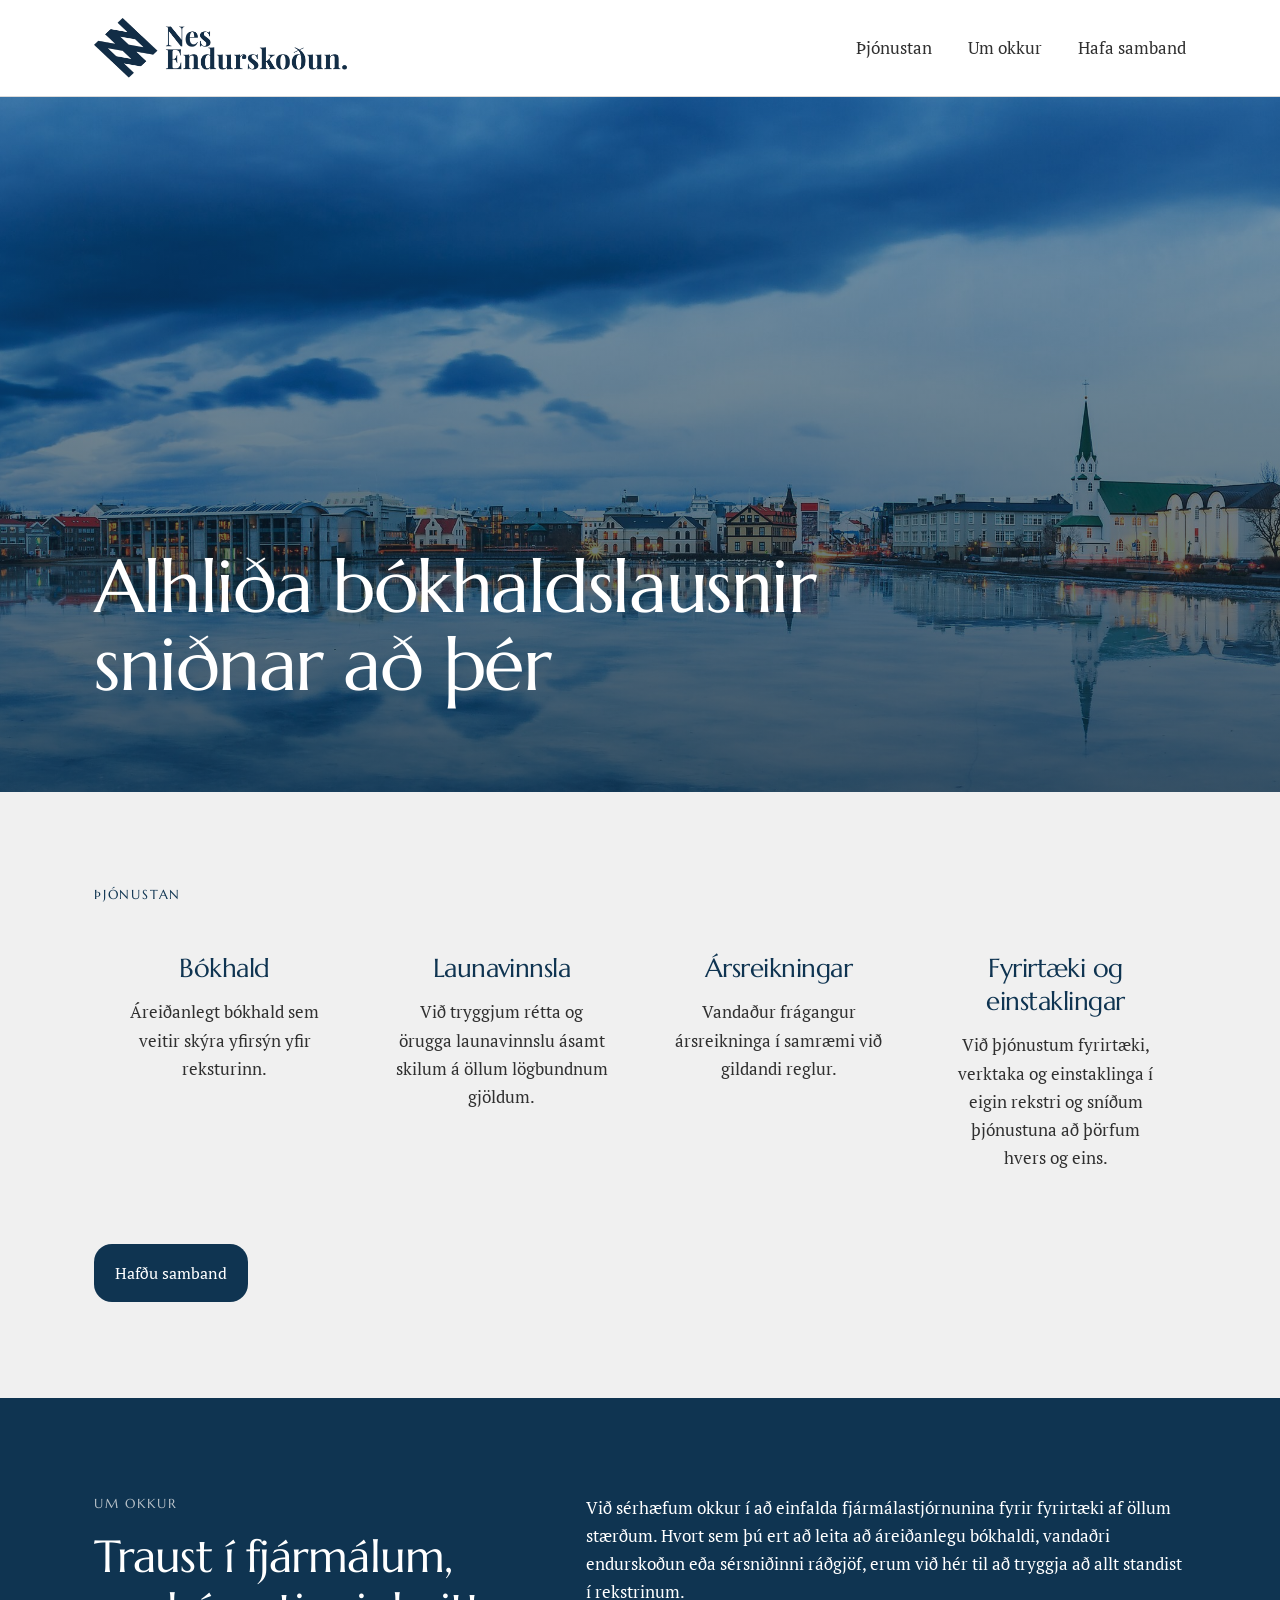
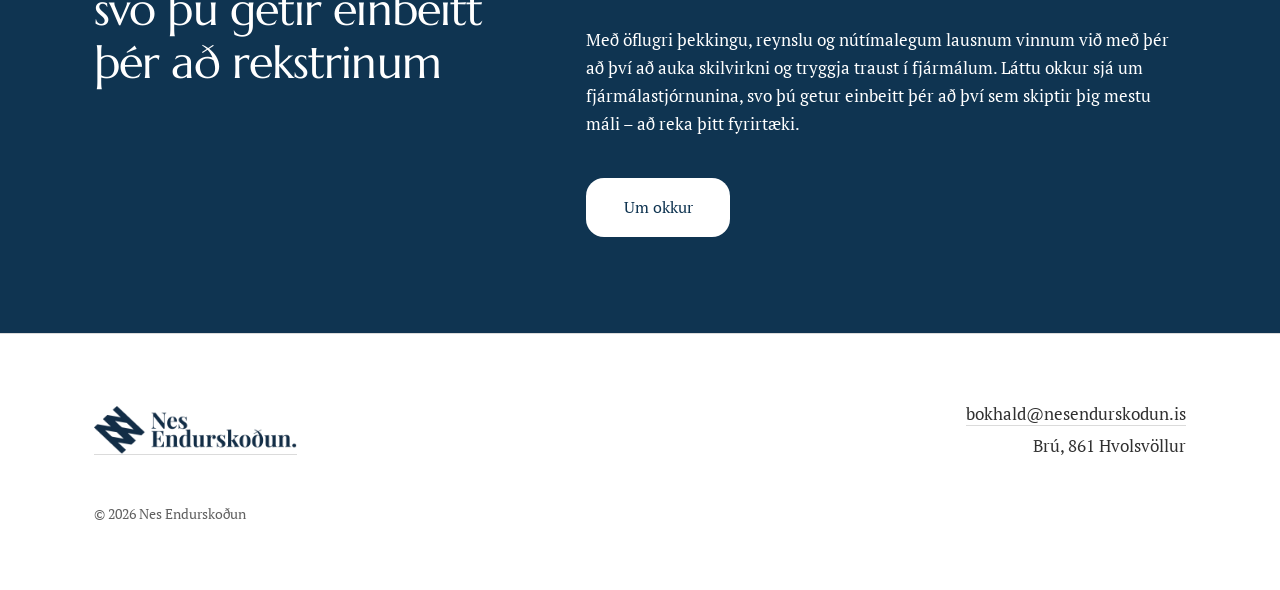
==== index.html @ 14a60124 "utlit og formspree" ====
<!doctype html>
<html lang="is">
<head>
<meta charset="utf-8">
<meta name="viewport" content="width=device-width, initial-scale=1">
<title>Nes Endurskoðun – alhliða bókhaldslausnir</title>
<meta name="description" content="Alhliða bókhaldslausnir sniðnar að þér – bókhald, launavinnsla og ársreikningar fyrir fyrirtæki, verktaka og einstaklinga.">
<link rel="canonical" href="https://www.nesendurskodun.is/">
<meta name="theme-color" content="#0f3a51">

<!-- Open Graph / samfélagsmiðlar -->
<meta property="og:type" content="website">
<meta property="og:locale" content="is_IS">
<meta property="og:site_name" content="Nes Endurskoðun">
<meta property="og:title" content="Nes Endurskoðun – alhliða bókhaldslausnir">
<meta property="og:description" content="Bókhald, launavinnsla og ársreikningar fyrir fyrirtæki, verktaka og einstaklinga.">
<meta property="og:url" content="https://www.nesendurskodun.is/">
<meta property="og:image" content="https://www.nesendurskodun.is/assets/img/hero.jpg">
<meta name="twitter:card" content="summary_large_image">

<link rel="icon" href="assets/img/favicon.ico" sizes="any">
<link rel="preconnect" href="https://fonts.googleapis.com">
<link rel="preconnect" href="https://fonts.gstatic.com" crossorigin>
<link rel="preload" as="image" href="assets/img/hero.jpg" fetchpriority="high">
<link href="https://fonts.googleapis.com/css2?family=Marcellus&family=PT+Serif:ital,wght@0,400;0,700;1,400&display=swap" rel="stylesheet">
<link rel="stylesheet" href="assets/css/styles.css">
<script src="assets/js/main.js" defer></script>

<script type="application/ld+json">
{
  "@context": "https://schema.org",
  "@type": "AccountingService",
  "name": "Nes Endurskoðun",
  "url": "https://www.nesendurskodun.is/",
  "image": "https://www.nesendurskodun.is/assets/img/logo.png",
  "email": "bokhald@nesendurskodun.is",
  "address": {
    "@type": "PostalAddress",
    "streetAddress": "Brú",
    "postalCode": "861",
    "addressLocality": "Hvolsvöllur",
    "addressCountry": "IS"
  },
  "areaServed": "IS"
}
</script>
</head>
<body>

<a class="skip-link" href="#efni">Fara beint í efni</a>

<header class="site-header">
  <div class="wrap nav">
    <a class="logo" href="index.html" aria-label="Nes Endurskoðun – forsíða">
      <img src="assets/img/logo.png" width="1000" height="236" alt="Nes Endurskoðun">
    </a>
    <button class="burger" type="button" aria-label="Opna valmynd" aria-expanded="false" aria-controls="adalvalmynd"><span></span></button>
    <nav aria-label="Aðalvalmynd">
      <ul class="menu" id="adalvalmynd">
        <li><a href="#thjonustan">Þjónustan</a></li>
        <li><a href="about.html">Um okkur</a></li>
        <li><a href="contact.html">Hafa samband</a></li>
      </ul>
    </nav>
  </div>
</header>

<main id="efni">
  <div class="hero">
    <div class="wrap">
      <h1>Alhliða bókhaldslausnir sniðnar að þér</h1>
    </div>
  </div>

  <section id="thjonustan" aria-labelledby="thjonustan-titill">
    <div class="wrap">
      <h2 class="eyebrow" id="thjonustan-titill">Þjónustan</h2>
      <div class="services">
        <article class="service">
          <h3>Bókhald</h3>
          <p>Áreiðanlegt bókhald sem veitir skýra yfirsýn yfir reksturinn.</p>
        </article>
        <article class="service">
          <h3>Launavinnsla</h3>
          <p>Við tryggjum rétta og örugga launavinnslu ásamt skilum á öllum lögbundnum gjöldum.</p>
        </article>
        <article class="service">
          <h3>Ársreikningar</h3>
          <p>Vandaður frágangur ársreikninga í samræmi við gildandi reglur.</p>
        </article>
        <article class="service">
          <h3>Fyrirtæki og einstaklingar</h3>
          <p>Við þjónustum fyrirtæki, verktaka og einstaklinga í eigin rekstri og sníðum þjónustuna að þörfum hvers og eins.</p>
        </article>
      </div>
      <a class="btn" href="contact.html">Hafðu samband</a>
    </div>
  </section>

  <section id="um-okkur" class="about">
    <div class="wrap grid">
      <div>
        <p class="eyebrow">Um okkur</p>
        <h2>Traust í fjármálum, svo þú getir einbeitt þér að rekstrinum</h2>
      </div>
      <div>
        <p>Við sérhæfum okkur í að einfalda fjármálastjórnunina fyrir fyrirtæki af öllum stærðum. Hvort sem þú ert að leita að áreiðanlegu bókhaldi, vandaðri endurskoðun eða sérsniðinni ráðgjöf, erum við hér til að tryggja að allt standist í rekstrinum.</p>
        <p>Með öflugri þekkingu, reynslu og nútímalegum lausnum vinnum við með þér að því að auka skilvirkni og tryggja traust í fjármálum. Láttu okkur sjá um fjármálastjórnunina, svo þú getur einbeitt þér að því sem skiptir þig mestu máli – að reka þitt fyrirtæki.</p>
        <a class="btn" href="about.html">Um okkur</a>
      </div>
    </div>
  </section>
</main>

<footer class="site-footer" id="hafa-samband">
  <div class="wrap">
    <a href="index.html" aria-label="Nes Endurskoðun – forsíða">
      <img src="assets/img/logo.png" width="1000" height="236" alt="Nes Endurskoðun" loading="lazy">
    </a>
    <address>
      <a href="mailto:bokhald@nesendurskodun.is">bokhald@nesendurskodun.is</a><br>
      Brú, 861 Hvolsvöllur
    </address>
  </div>
  <p class="copy">© <span data-year>2026</span> Nes Endurskoðun</p>
</footer>

</body>
</html>
---- assets/css/styles.css ----
/* ==========================================================================
   Nes Endurskoðun – global stylesheet
   Shared by every page. Page-specific rules live in clearly marked blocks.
   ========================================================================== */

/* --------------------------------------------------------------------------
   Design tokens
   -------------------------------------------------------------------------- */
:root{
  --ink:hsl(0,0%,18.82%);
  --muted:hsl(0,0%,38%);
  --paper:#fff;
  --light:hsl(0,0%,94.12%);
  --line:hsl(0,0%,86%);
  --accent:hsl(206.36,68.75%,18.82%);
  --dark:hsl(206.36,68.75%,18.82%);

  --display:'Marcellus',Georgia,'Times New Roman',serif;
  --body:'PT Serif',Georgia,'Times New Roman',serif;

  --wrap:1140px;
  --radius:18px;
}

/* --------------------------------------------------------------------------
   Base
   -------------------------------------------------------------------------- */
*{box-sizing:border-box;margin:0;padding:0}

html{
  scroll-behavior:smooth;
  --header-height:96px;
  -webkit-text-size-adjust:100%;
}

[id]{scroll-margin-top:var(--header-height)}

body{
  font-family:var(--body);
  color:var(--ink);
  background:var(--paper);
  line-height:1.65;
  font-size:1.0625rem;
  overflow-x:hidden;
}
body.menu-open{overflow:hidden}

img{max-width:100%}
a{color:inherit}

:focus-visible{outline:2px solid var(--accent);outline-offset:3px}

@media (prefers-reduced-motion:reduce){
  html{scroll-behavior:auto}
  *,*::before,*::after{animation-duration:.01ms !important;transition-duration:.01ms !important}
}

/* Screen-reader-only helper + skip link */
.visually-hidden{position:absolute;width:1px;height:1px;margin:-1px;padding:0;overflow:hidden;clip:rect(0 0 0 0);white-space:nowrap;border:0}
.skip-link{position:absolute;left:1rem;top:-100px;z-index:100;background:var(--accent);color:#fff;padding:.75rem 1rem;border-radius:0 0 var(--radius) var(--radius);text-decoration:none;transition:top .2s}
.skip-link:focus{top:0}

.wrap{max-width:var(--wrap);margin:0 auto;padding:0 1.5rem}

/* --------------------------------------------------------------------------
   Typography
   -------------------------------------------------------------------------- */
h1,h2,h3{font-family:var(--display);font-weight:400;letter-spacing:-.02em;line-height:1.18}
h1{font-size:clamp(2rem,5vw,3.6rem);line-height:1.12;color:var(--accent);margin-bottom:1.5rem}
h2{font-size:clamp(1.7rem,3.6vw,2.8rem);margin-bottom:1.5rem}
h3{font-size:1.625rem;line-height:1.25;color:var(--accent);margin-bottom:.6rem}

.eyebrow{font-family:var(--display);letter-spacing:.14em;text-transform:uppercase;font-size:.8rem;color:var(--accent);margin-bottom:1rem}
.lead{max-width:60ch}
.meta{max-width:60ch;color:var(--muted);font-size:.95rem}

/* --------------------------------------------------------------------------
   Buttons
   -------------------------------------------------------------------------- */
.btn{
  display:inline-block;margin-top:2.5rem;
  font-family:var(--body);font-size:1rem;text-decoration:none;cursor:pointer;
  border:0;padding:1rem 1.3rem;min-width:9rem;text-align:center;
  border-radius:var(--radius);background:var(--accent);color:#fff;
  transition:transform .2s,opacity .2s;
}
.btn:hover{transform:translateY(-2px);opacity:.85}

/* --------------------------------------------------------------------------
   Header / navigation
   -------------------------------------------------------------------------- */
.site-header{position:fixed;inset:0 0 auto;z-index:50;background:#fff;color:var(--ink);border-bottom:1px solid var(--line);transition:box-shadow .25s}
.site-header.scrolled{box-shadow:0 2px 14px rgba(0,0,0,.08)}
.nav{display:flex;align-items:center;justify-content:space-between;min-height:96px;gap:1rem}
.logo{display:block;flex-shrink:0}
.logo img{height:60px;width:auto;display:block}
.menu{display:flex;gap:2.25rem;list-style:none}
.menu a{text-decoration:none;font-family:var(--body);font-size:1.05rem;padding:.25rem 0;border-bottom:1px solid transparent;transition:border-color .2s,color .2s}
.menu a:hover{border-color:currentColor;color:var(--accent)}
.menu a[aria-current="page"]{color:var(--accent);border-color:currentColor}
.burger{display:none;background:none;border:0;color:var(--ink);cursor:pointer;width:44px;height:44px;position:relative;flex-shrink:0}
.burger span,.burger::before,.burger::after{content:"";position:absolute;left:8px;right:8px;height:2px;background:currentColor;transition:.25s}
.burger::before{top:13px}
.burger span{top:21px}
.burger::after{top:29px}

/* Space under the fixed header */
main{padding-top:var(--header-height)}

/* --------------------------------------------------------------------------
   Sections
   -------------------------------------------------------------------------- */
section{padding:6rem 0}

/* --------------------------------------------------------------------------
   Home – hero
   -------------------------------------------------------------------------- */
.hero{
  min-height:calc(88vh - var(--header-height));
  min-height:calc(88svh - var(--header-height));
  display:flex;align-items:flex-end;color:#fff;
  background:linear-gradient(180deg,hsla(206,69%,10%,.35),hsla(206,69%,10%,.72)),
             url("../img/hero.jpg") center/cover no-repeat;
}
.hero .wrap{padding-top:3rem;padding-bottom:5.5rem;width:100%}
.hero h1{color:#fff;font-size:clamp(2.1rem,6vw,4.6rem);line-height:1.06;max-width:13ch;margin-bottom:0;text-wrap:balance}
.hero-actions{display:flex;flex-wrap:wrap;gap:.8rem;margin-top:2rem}
.hero-actions .btn{margin-top:0}

/* --------------------------------------------------------------------------
   Home – services
   -------------------------------------------------------------------------- */
#thjonustan{background:var(--light)}
.services{display:grid;grid-template-columns:repeat(4,1fr);gap:1rem}
.service{padding:2rem 1.5rem;border-radius:var(--radius);text-align:center;transition:transform .22s}
.service:hover{transform:translateY(-5px)}
.service h3{font-size:1.65rem;color:var(--accent);margin-bottom:.9rem}

/* --------------------------------------------------------------------------
   Home – about band
   -------------------------------------------------------------------------- */
.about{background:var(--dark);color:#fff}
.about .grid{display:grid;grid-template-columns:1fr 1.4fr;gap:4rem;align-items:start}
.about .eyebrow{color:var(--light);opacity:.75}
.about p+p{margin-top:1.25rem}
.about .btn{background:#fff;color:var(--accent)}

/* --------------------------------------------------------------------------
   About page – team
   -------------------------------------------------------------------------- */
.team{display:grid;grid-template-columns:repeat(3,1fr);gap:1rem;margin-top:3.5rem;border:0;padding-top:0}
.person{padding:2rem;border-radius:var(--radius)}
.person p{margin:0}
.person .role{font-weight:700}
.person a{text-decoration:none;border-bottom:1px solid var(--line)}
.person a:hover{border-color:var(--ink)}

.cta{background:var(--light);text-align:center}
.cta .btn{margin-top:0}

/* --------------------------------------------------------------------------
   Contact page
   -------------------------------------------------------------------------- */
.contact-grid{display:grid;grid-template-columns:1fr 1.1fr;gap:4rem;align-items:start}
.contact-intro p+p{margin-top:1.25rem}
.contact-intro a{border-bottom:1px solid var(--line);text-decoration:none;word-break:break-word}
.contact-intro a:hover{border-color:var(--ink)}

form{display:grid;gap:1.5rem;padding:2rem;border-radius:var(--radius)}
.field{display:grid;gap:.5rem}
label{font-family:var(--display);letter-spacing:.06em;font-size:.9rem}
.req{color:var(--accent);font-family:var(--body);letter-spacing:0;font-size:.85rem}
input,textarea{font-family:var(--body);font-size:1rem;color:var(--ink);background:var(--light);border:0;border-bottom:1px solid var(--line);border-radius:10px;padding:.85rem 1rem;width:100%;transition:border-color .2s}
textarea{min-height:10rem;resize:vertical}
input:focus,textarea:focus{outline:none;border-bottom-color:var(--accent)}
form .btn{margin-top:0;justify-self:start}
.form-note{font-size:.95rem}
.form-note[hidden]{display:none}

/* Slide the About and Contact pages in/out when navigating between them. */
.page-transition-enabled main{transition:opacity .28s ease,transform .28s ease}
.page-transition-enabled:not(.page-ready) main{opacity:0;transform:translateX(24px)}
.page-transition-enabled.page-leaving main{opacity:0;transform:translateX(-24px)}

/* --------------------------------------------------------------------------
   Registration page – Microsoft Forms embed
   -------------------------------------------------------------------------- */
.form-embed{background:var(--light);border:1px solid var(--line);border-radius:var(--radius);overflow:hidden;margin-top:2.5rem}
.form-embed iframe{display:block;width:100%;height:min(1200px,140vh);min-height:760px;border:0}

/* --------------------------------------------------------------------------
   404
   -------------------------------------------------------------------------- */
.error-page{text-align:center}
.error-page .lead{margin:0 auto}

/* --------------------------------------------------------------------------
   Footer
   -------------------------------------------------------------------------- */
.site-footer{padding:4rem 0;background:#fff;border-top:1px solid var(--line)}
.site-footer .wrap{display:flex;justify-content:space-between;align-items:center;flex-wrap:wrap;gap:1.5rem}
.site-footer img{height:48px;width:auto;display:block}
.site-footer address{font-style:normal;text-align:right;line-height:1.9}
.site-footer a{text-decoration:none;border-bottom:1px solid var(--line);word-break:break-word}
.site-footer a:hover{border-color:var(--ink)}
.site-footer .copy{max-width:var(--wrap);margin:2.5rem auto 0;padding:0 1.5rem;color:var(--muted);font-size:.9rem}

/* --------------------------------------------------------------------------
   Tablet
   -------------------------------------------------------------------------- */
@media (max-width:900px){
  section{padding:5rem 0}
  .services{grid-template-columns:1fr 1fr}
  .about .grid{grid-template-columns:1fr;gap:1rem}
  .contact-grid{grid-template-columns:1fr;gap:2.5rem}
  .team{grid-template-columns:repeat(2,1fr)}
  .team{gap:2.5rem}
}

/* --------------------------------------------------------------------------
   Mobile
   -------------------------------------------------------------------------- */
@media (max-width:700px){
  html{--header-height:76px}
  .wrap{padding:0 1.25rem}
  .nav{min-height:76px}
  .logo img{height:46px}
  .burger{display:block}
  .menu{position:fixed;top:var(--header-height);left:0;right:0;bottom:0;background:#fff;flex-direction:column;align-items:center;justify-content:flex-start;padding-top:3rem;gap:2rem;opacity:0;visibility:hidden;transition:opacity .25s,visibility .25s}
  .menu.open{opacity:1;visibility:visible}
  .menu a{font-size:1.35rem}
  .burger.open span{opacity:0}
  .burger.open::before{top:21px;transform:rotate(45deg)}
  .burger.open::after{top:21px;transform:rotate(-45deg)}

  .hero{min-height:calc(70vh - var(--header-height));min-height:calc(70svh - var(--header-height));background-position:60% center}
  .hero .wrap{padding-bottom:3rem}
  .hero-actions{gap:.65rem}
  .hero-actions .btn{width:auto}

  section{padding:3.75rem 0}
  .services{grid-template-columns:1fr}
  .service{padding:1.75rem}
  .team{grid-template-columns:1fr;gap:1rem;margin-top:2.5rem}
  .person{padding:1.5rem}
  form{padding:1.25rem}
  .btn{display:block;width:100%;margin-top:2rem}
  form .btn{width:100%;justify-self:stretch}
  .form-embed{border-radius:12px}
  .form-embed iframe{min-height:900px}

  .site-footer{padding:3rem 0}
  .site-footer .wrap{flex-direction:column;align-items:flex-start}
  .site-footer address{text-align:left}
}

/* --------------------------------------------------------------------------
   Print
   -------------------------------------------------------------------------- */
@media print{
  .site-header,.burger,.skip-link,.form-embed{display:none !important}
  main{padding-top:0}
  body{font-size:11pt}
  a[href^="http"]::after{content:" (" attr(href) ")";font-size:.85em}
}
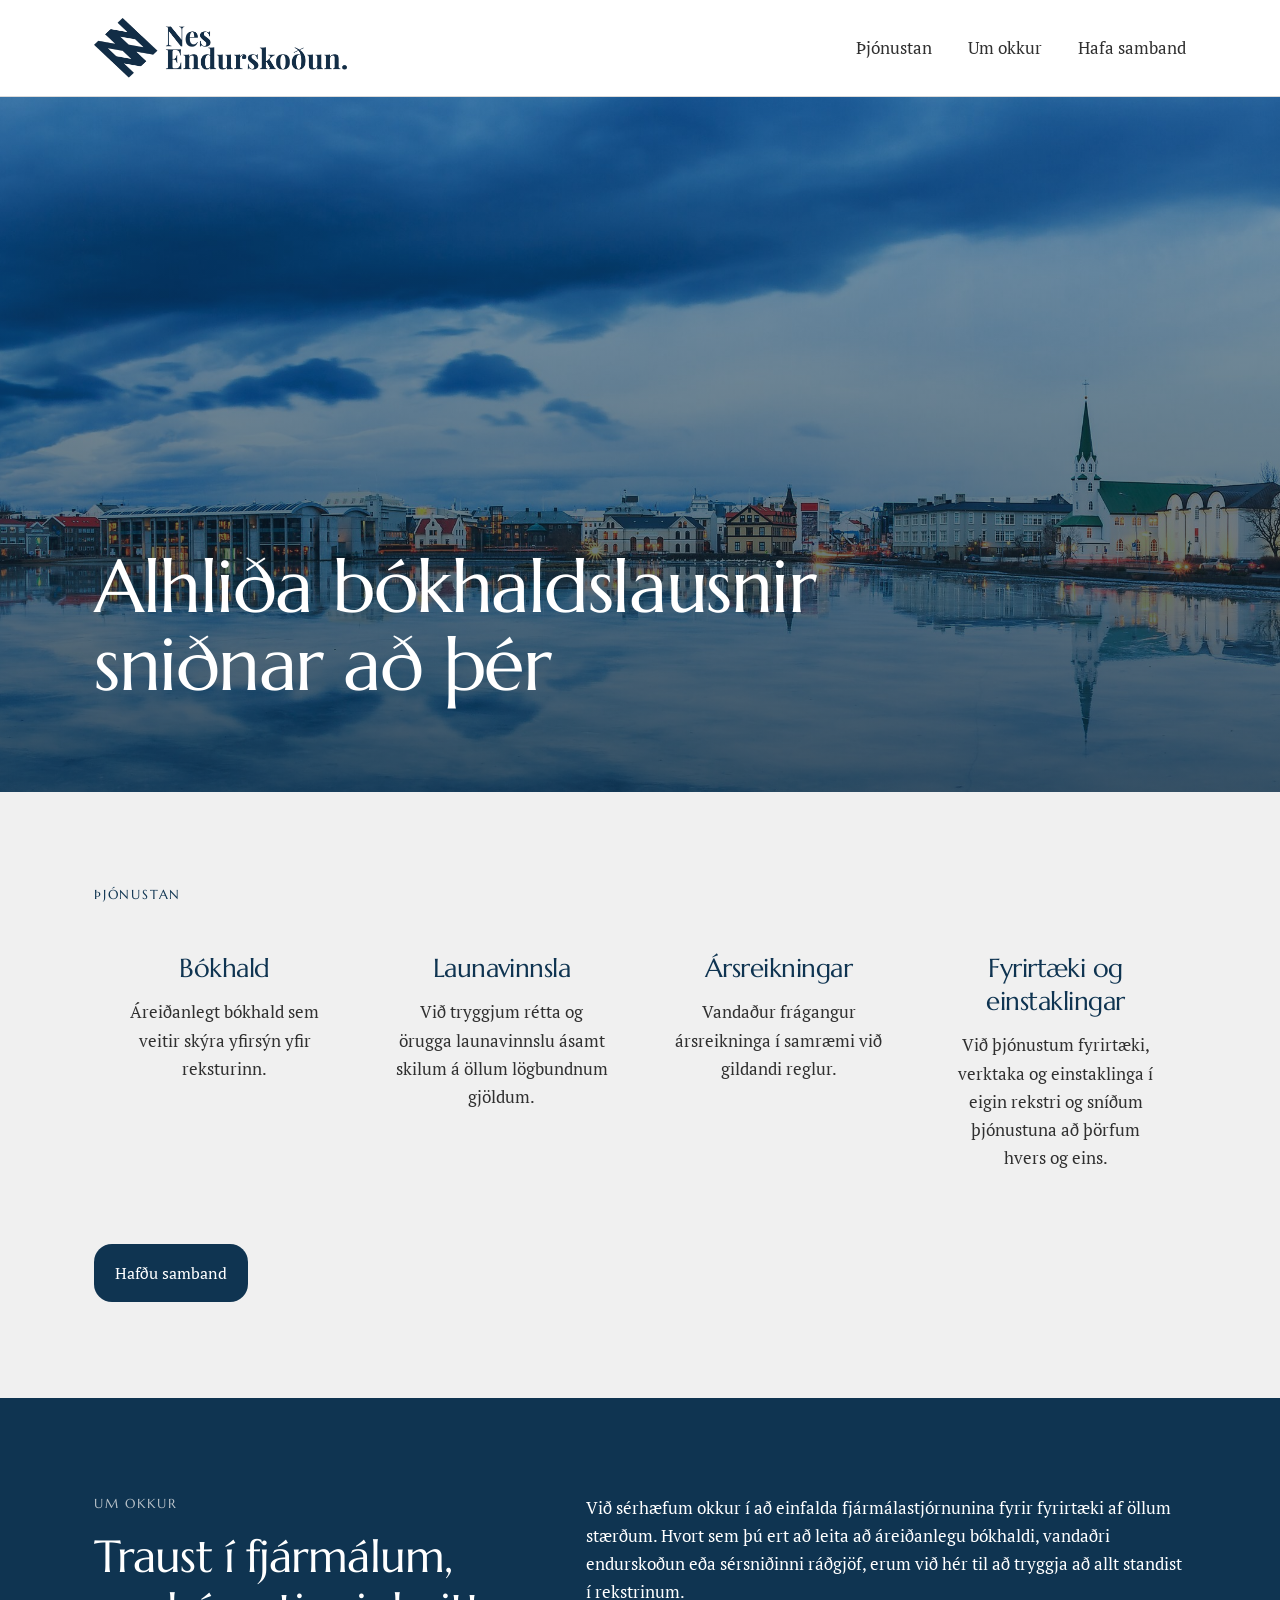
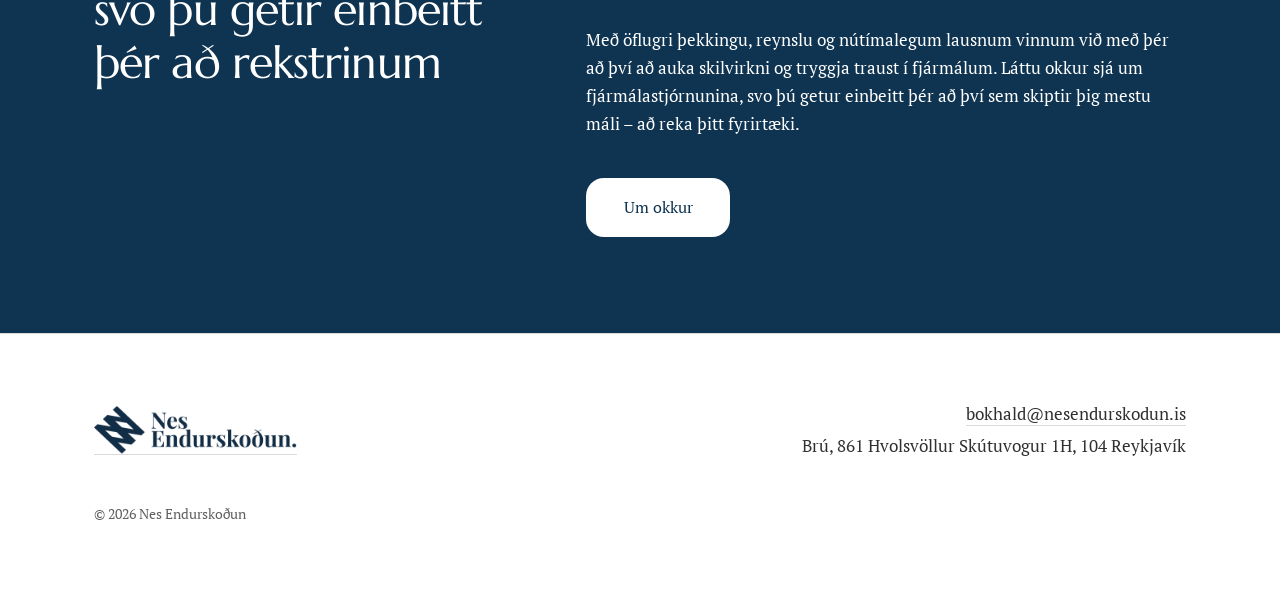
==== commit e6a973a4: "updated forms and address" ====
--- a/index.html
+++ b/index.html
@@ -5,7 +5,7 @@
 <meta name="viewport" content="width=device-width, initial-scale=1">
 <title>Nes Endurskoðun – alhliða bókhaldslausnir</title>
 <meta name="description" content="Alhliða bókhaldslausnir sniðnar að þér – bókhald, launavinnsla og ársreikningar fyrir fyrirtæki, verktaka og einstaklinga.">
-<link rel="canonical" href="https://www.nesendurskodun.is/">
+<link rel="canonical" href="https://nesendurskodun.is/">
 <meta name="theme-color" content="#0f3a51">
 
 <!-- Open Graph / samfélagsmiðlar -->
@@ -14,8 +14,8 @@
 <meta property="og:site_name" content="Nes Endurskoðun">
 <meta property="og:title" content="Nes Endurskoðun – alhliða bókhaldslausnir">
 <meta property="og:description" content="Bókhald, launavinnsla og ársreikningar fyrir fyrirtæki, verktaka og einstaklinga.">
-<meta property="og:url" content="https://www.nesendurskodun.is/">
-<meta property="og:image" content="https://www.nesendurskodun.is/assets/img/hero.jpg">
+<meta property="og:url" content="https://nesendurskodun.is/">
+<meta property="og:image" content="https://nesendurskodun.is/assets/img/hero.jpg">
 <meta name="twitter:card" content="summary_large_image">
 
 <link rel="icon" href="assets/img/favicon.ico" sizes="any">
@@ -31,8 +31,8 @@
   "@context": "https://schema.org",
   "@type": "AccountingService",
   "name": "Nes Endurskoðun",
-  "url": "https://www.nesendurskodun.is/",
-  "image": "https://www.nesendurskodun.is/assets/img/logo.png",
+  "url": "https://nesendurskodun.is/",
+  "image": "https://nesendurskodun.is/assets/img/logo.png",
   "email": "bokhald@nesendurskodun.is",
   "address": {
     "@type": "PostalAddress",
@@ -120,6 +120,7 @@
     <address>
       <a href="mailto:bokhald@nesendurskodun.is">bokhald@nesendurskodun.is</a><br>
       Brú, 861 Hvolsvöllur
+      Skútuvogur 1H, 104 Reykjavík
     </address>
   </div>
   <p class="copy">© <span data-year>2026</span> Nes Endurskoðun</p>
--- a/assets/css/styles.css
+++ b/assets/css/styles.css
@@ -222,7 +222,7 @@
    -------------------------------------------------------------------------- */
 @media (max-width:700px){
   html{--header-height:76px}
-  .wrap{padding:0 1.25rem}
+  .wrap{padding:0 1rem}
   .nav{min-height:76px}
   .logo img{height:46px}
   .burger{display:block}
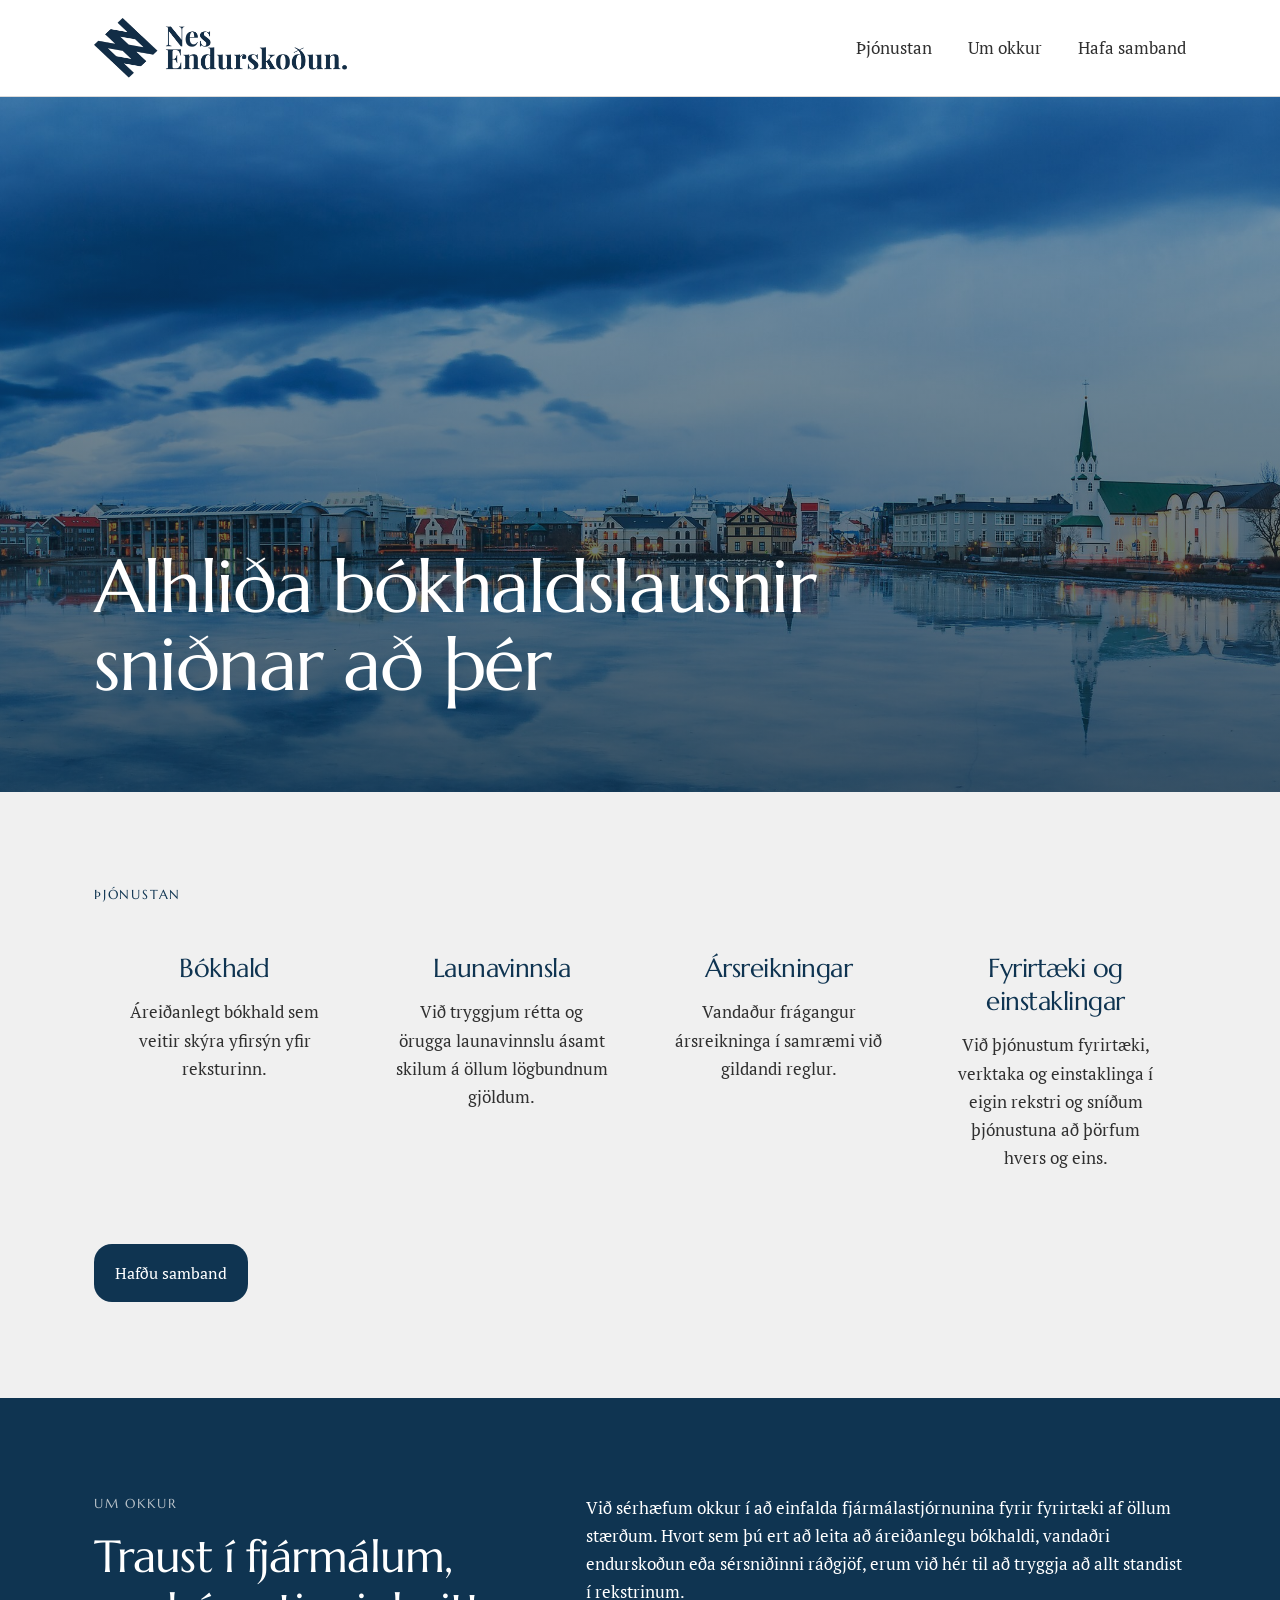
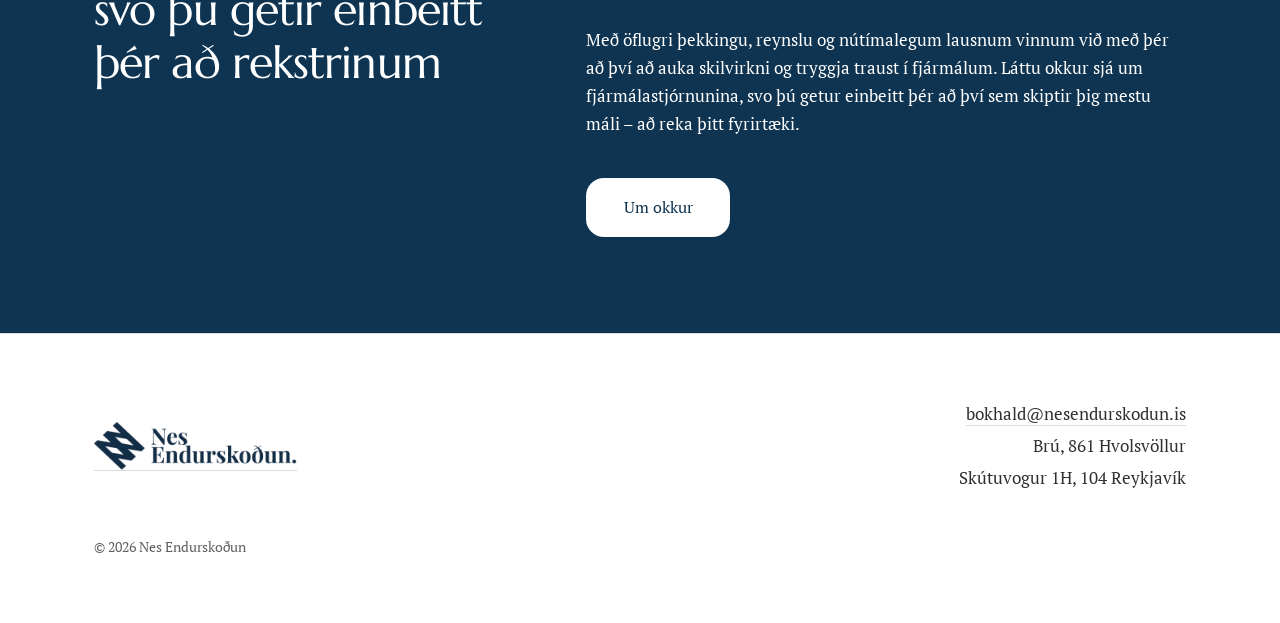
==== commit c95382c4: "br" ====
--- a/index.html
+++ b/index.html
@@ -119,7 +119,7 @@
     </a>
     <address>
       <a href="mailto:bokhald@nesendurskodun.is">bokhald@nesendurskodun.is</a><br>
-      Brú, 861 Hvolsvöllur
+      Brú, 861 Hvolsvöllur <br>
       Skútuvogur 1H, 104 Reykjavík
     </address>
   </div>
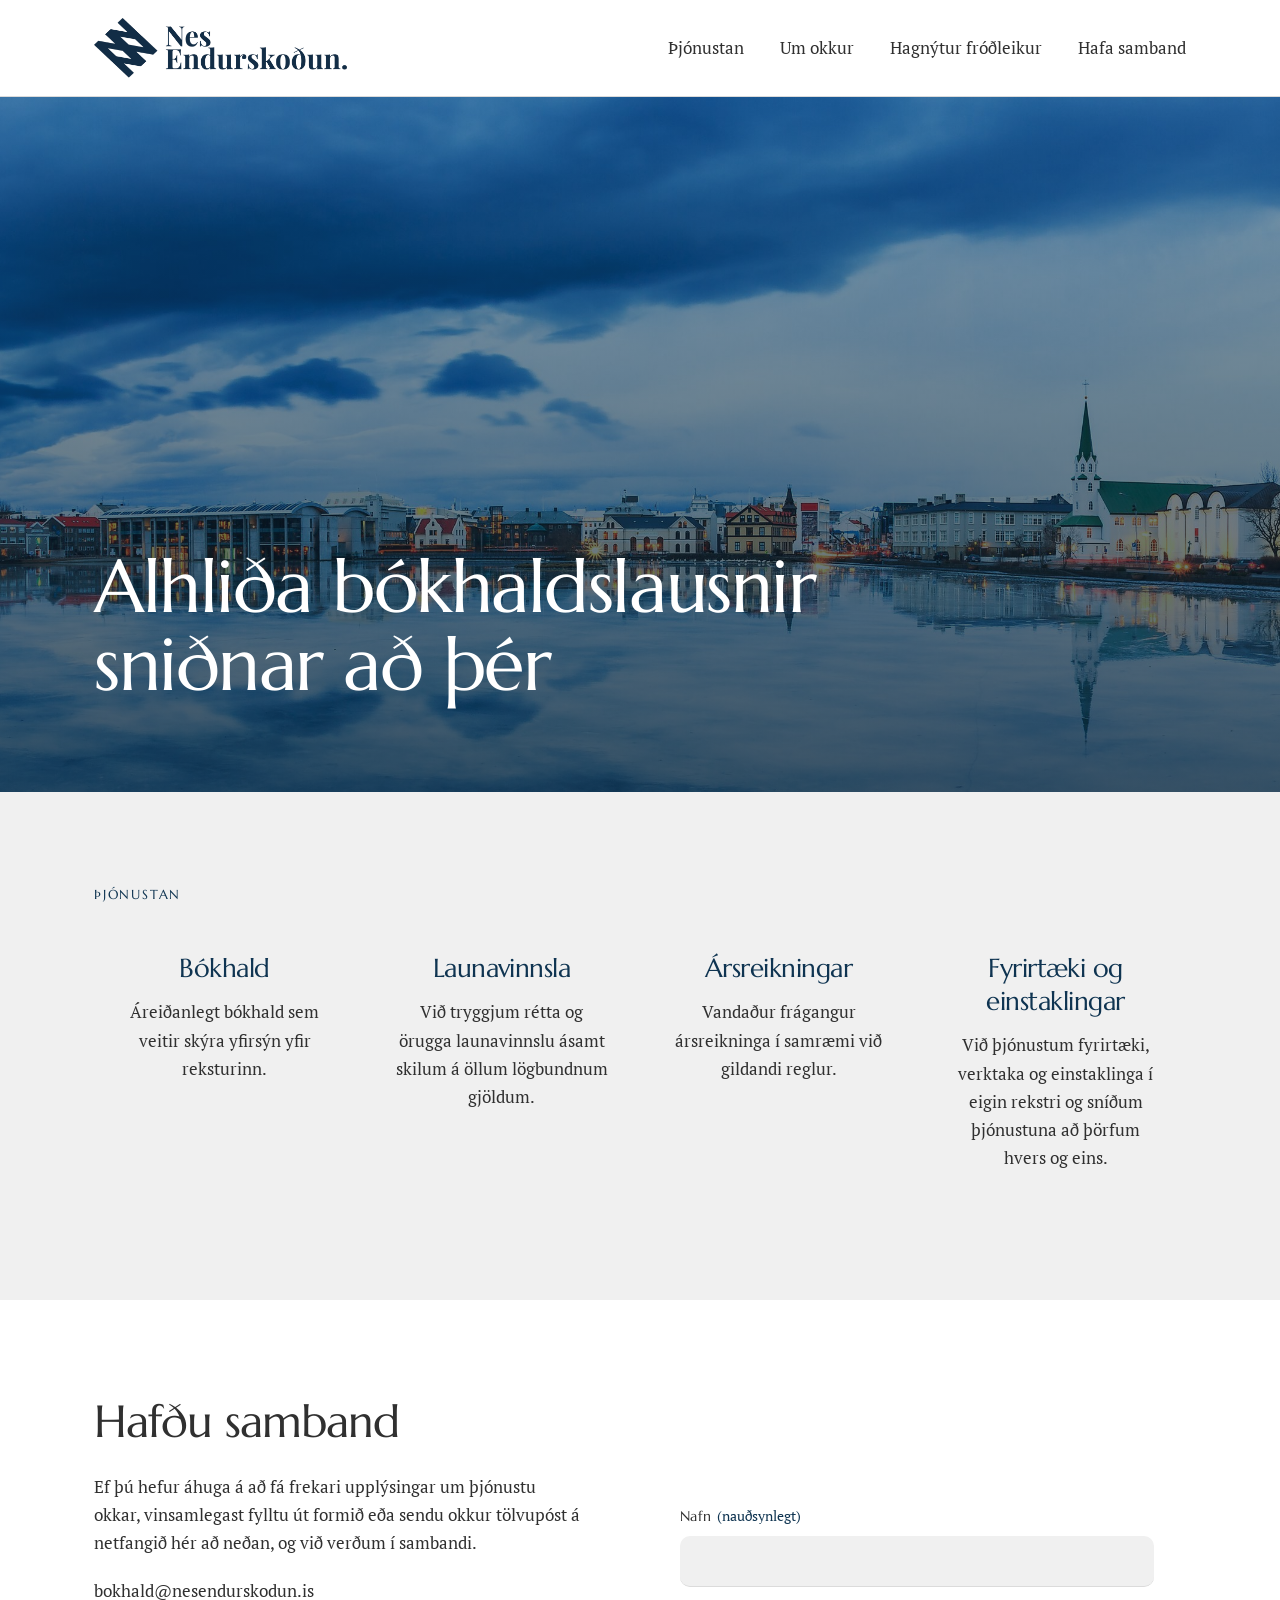
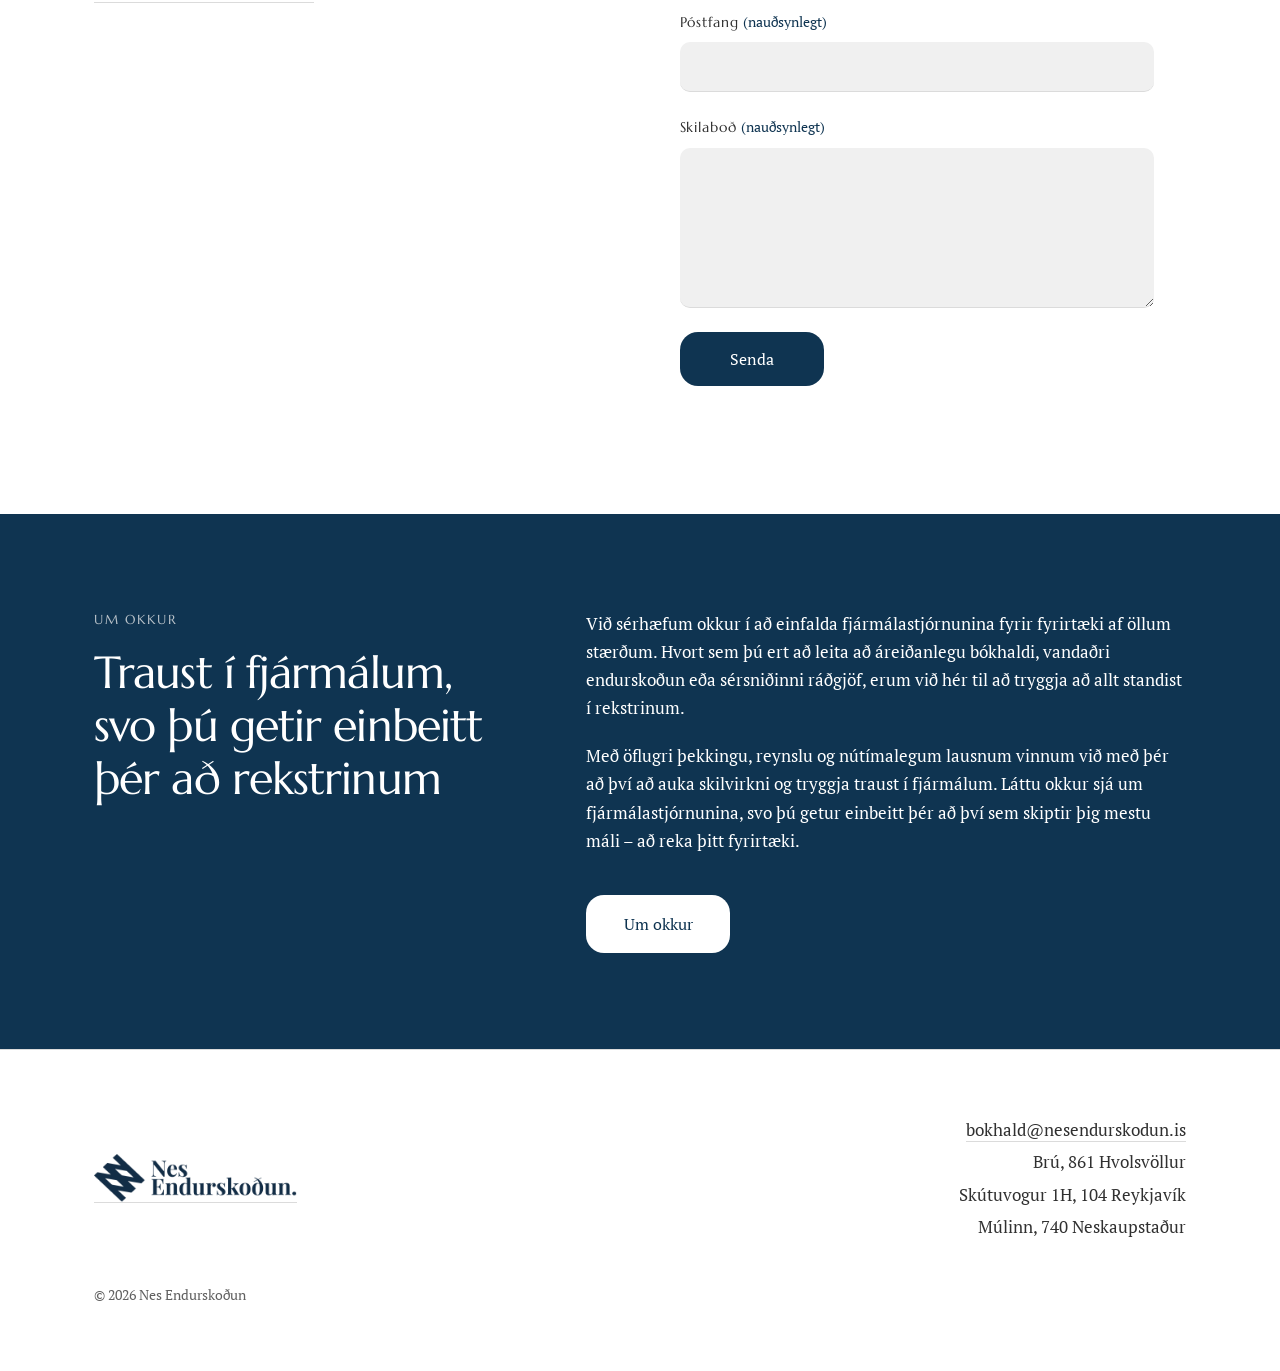
==== commit 5260a370: "Update contact section and footer in index.html" ====
--- a/index.html
+++ b/index.html
@@ -59,7 +59,8 @@
       <ul class="menu" id="adalvalmynd">
         <li><a href="#thjonustan">Þjónustan</a></li>
         <li><a href="about.html">Um okkur</a></li>
-        <li><a href="contact.html">Hafa samband</a></li>
+        <li><a href="hagnytur-frodleikur.html">Hagnýtur fróðleikur</a></li>
+        <li><a href="#hafa-samband">Hafa samband</a></li>
       </ul>
     </nav>
   </div>
@@ -92,8 +93,35 @@
           <h3>Fyrirtæki og einstaklingar</h3>
           <p>Við þjónustum fyrirtæki, verktaka og einstaklinga í eigin rekstri og sníðum þjónustuna að þörfum hvers og eins.</p>
         </article>
+  </section>
+
+  <section id="hafa-samband" aria-labelledby="hafa-samband-titill">
+    <div class="wrap">
+      <h2 id="hafa-samband-titill">Hafðu samband</h2>
+      <div class="contact-grid">
+        <div class="contact-intro">
+          <p>Ef þú hefur áhuga á að fá frekari upplýsingar um þjónustu okkar, vinsamlegast fylltu út formið eða sendu okkur tölvupóst á netfangið hér að neðan, og við verðum í sambandi.</p>
+          <p><a href="mailto:bokhald@nesendurskodun.is">bokhald@nesendurskodun.is</a></p>
+        </div>
+
+        <form id="contact-form" action="https://formspree.io/f/xoevboyj" method="POST" novalidate>
+          <input type="hidden" name="_subject" value="Fyrirspurn frá vefsíðu Nes Endurskoðunar">
+          <div class="field">
+            <label for="nafn">Nafn <span class="req">(nauðsynlegt)</span></label>
+            <input type="text" id="nafn" name="name" autocomplete="name" required>
+          </div>
+          <div class="field">
+            <label for="postfang">Póstfang <span class="req">(nauðsynlegt)</span></label>
+            <input type="email" id="postfang" name="email" autocomplete="email" required>
+          </div>
+          <div class="field">
+            <label for="skilabod">Skilaboð <span class="req">(nauðsynlegt)</span></label>
+            <textarea id="skilabod" name="message" required></textarea>
+          </div>
+          <button class="btn" type="submit">Senda</button>
+          <p class="form-note" id="form-note" role="status" hidden></p>
+        </form>
       </div>
-      <a class="btn" href="contact.html">Hafðu samband</a>
     </div>
   </section>
 
@@ -112,15 +140,16 @@
   </section>
 </main>
 
-<footer class="site-footer" id="hafa-samband">
+<footer class="site-footer">
   <div class="wrap">
     <a href="index.html" aria-label="Nes Endurskoðun – forsíða">
       <img src="assets/img/logo.png" width="1000" height="236" alt="Nes Endurskoðun" loading="lazy">
     </a>
     <address>
       <a href="mailto:bokhald@nesendurskodun.is">bokhald@nesendurskodun.is</a><br>
-      Brú, 861 Hvolsvöllur <br>
-      Skútuvogur 1H, 104 Reykjavík
+      Brú, 861 Hvolsvöllur<br>
+      Skútuvogur 1H, 104 Reykjavík<br>
+      Múlinn, 740 Neskaupstaður
     </address>
   </div>
   <p class="copy">© <span data-year>2026</span> Nes Endurskoðun</p>
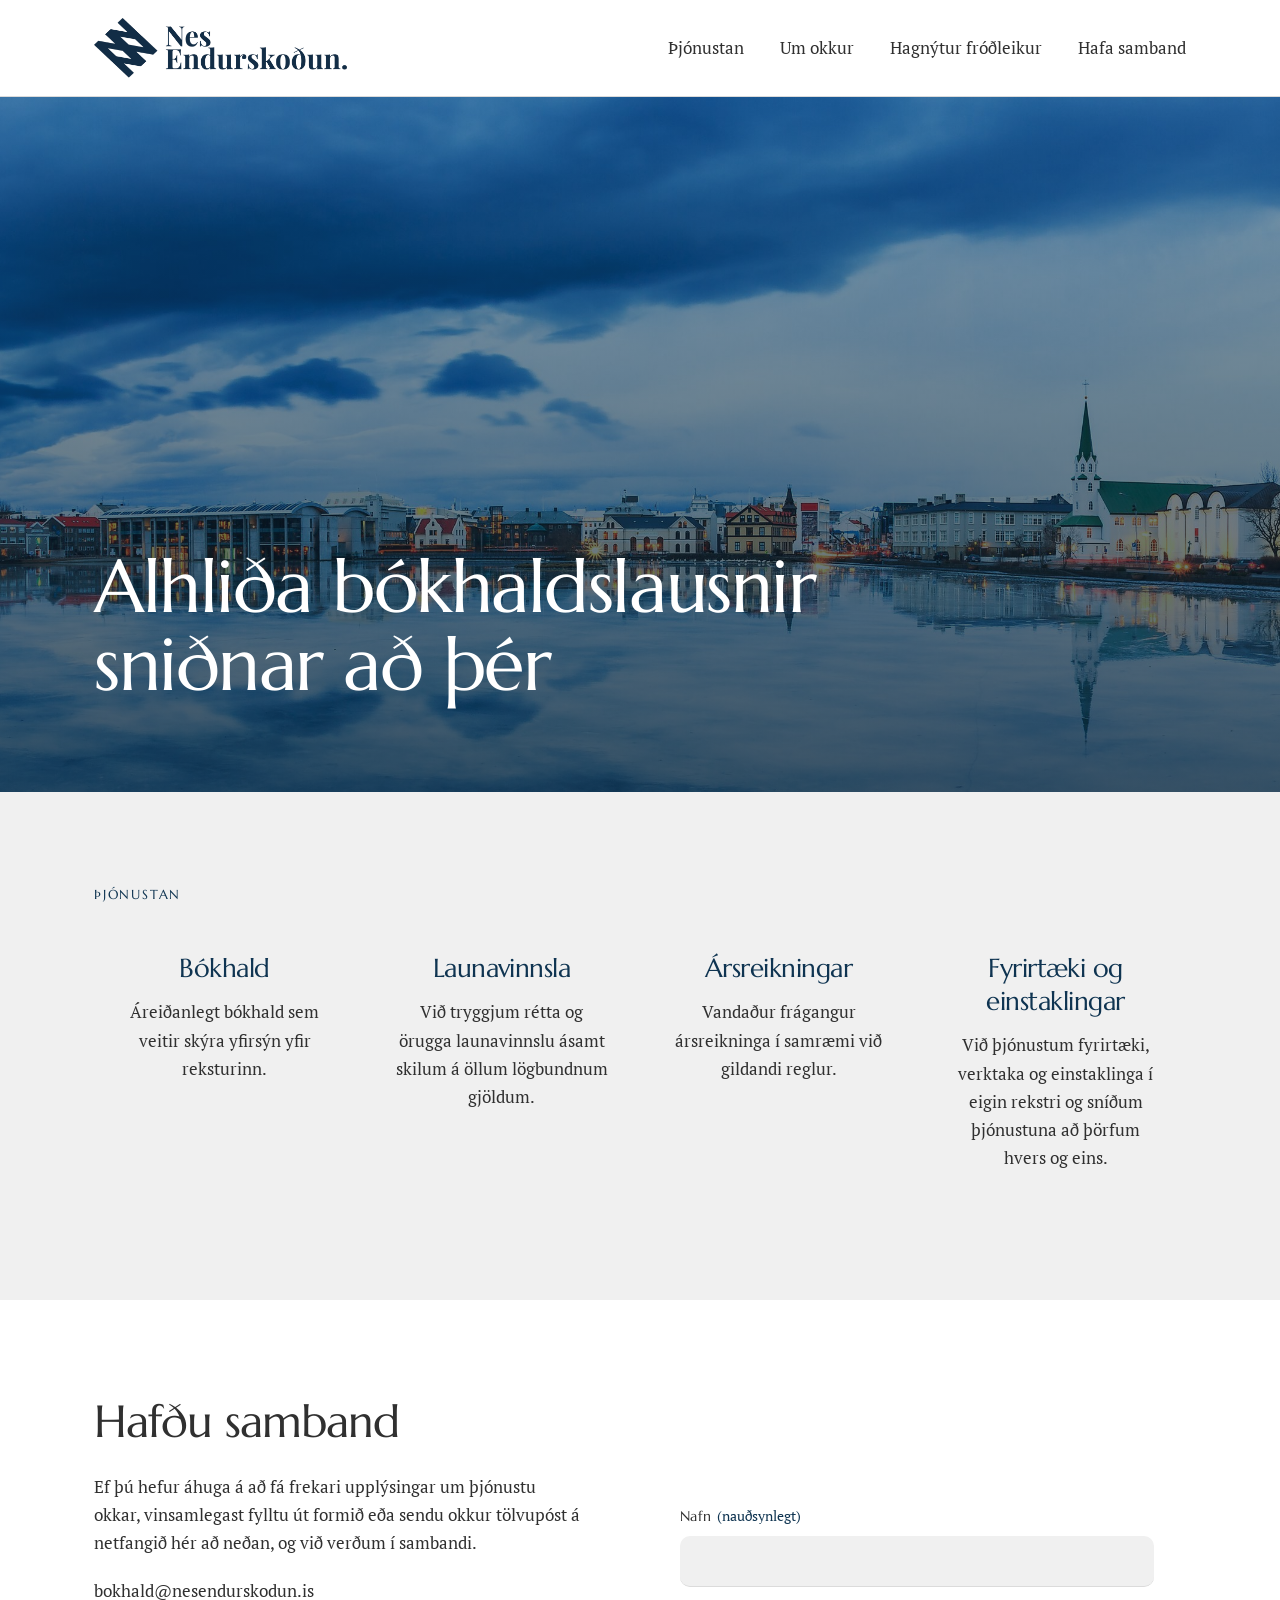
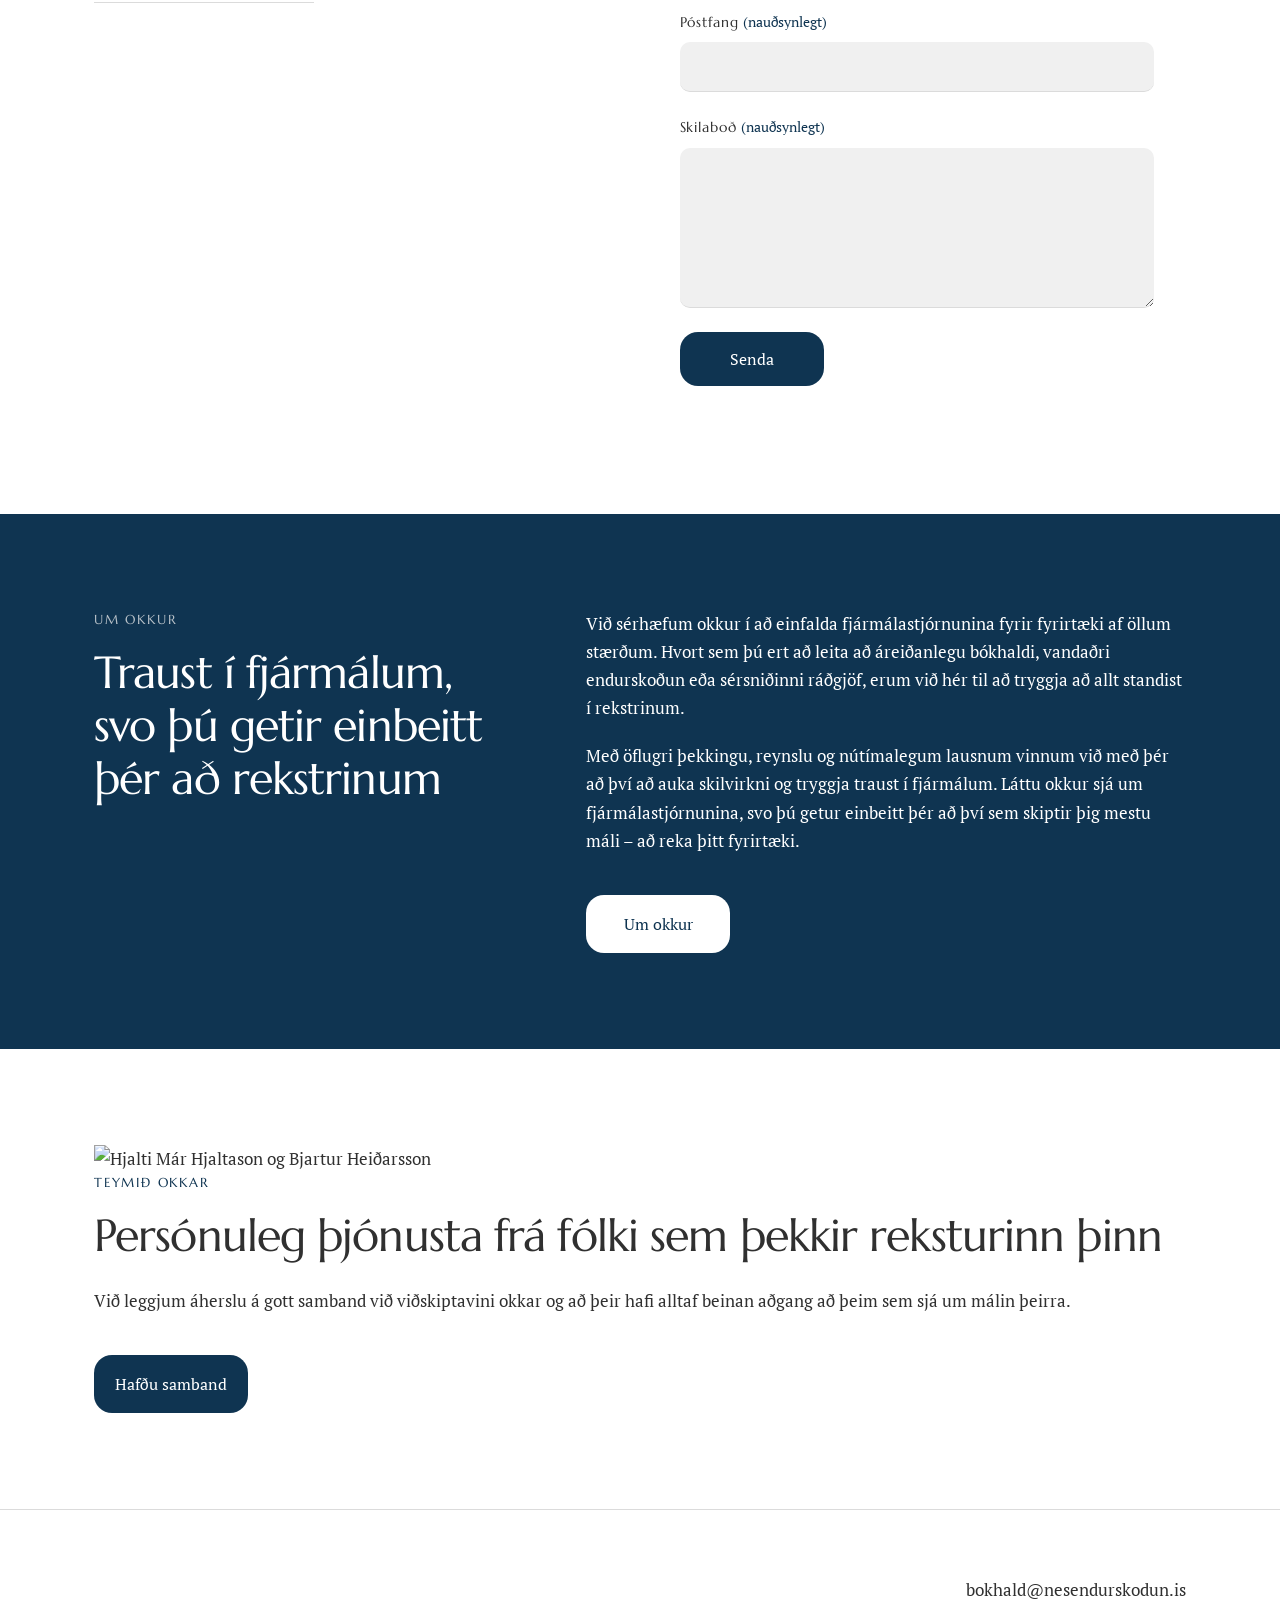
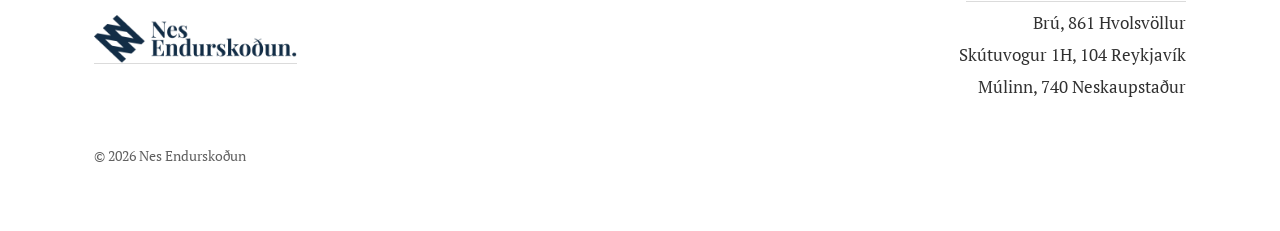
==== commit 4d1b0100: "Add team section with photo and description Added a new section for team information with a photo an" ====
--- a/index.html
+++ b/index.html
@@ -138,6 +138,20 @@
       </div>
     </div>
   </section>
+
+  <section class="team-band" aria-labelledby="teymid-titill">
+    <div class="wrap team-band-grid">
+      <figure class="team-photo">
+        <img src="assets/img/teymid.jpg" alt="Hjalti Már Hjaltason og Bjartur Heiðarsson" width="1000" height="1400" loading="lazy">
+      </figure>
+      <div>
+        <p class="eyebrow">Teymið okkar</p>
+        <h2 id="teymid-titill">Persónuleg þjónusta frá fólki sem þekkir reksturinn þinn</h2>
+        <p>Við leggjum áherslu á gott samband við viðskiptavini okkar og að þeir hafi alltaf beinan aðgang að þeim sem sjá um málin þeirra.</p>
+        <a class="btn" href="#hafa-samband">Hafðu samband</a>
+      </div>
+    </div>
+  </section>
 </main>
 
 <footer class="site-footer">
--- a/assets/css/styles.css
+++ b/assets/css/styles.css
@@ -154,12 +154,19 @@
 .person .role{font-weight:700}
 .person a{text-decoration:none;border-bottom:1px solid var(--line)}
 .person a:hover{border-color:var(--ink)}
+.person-photo{width:140px;aspect-ratio:1;border-radius:50%;overflow:hidden;background:var(--light);border:1px solid var(--line);display:grid;place-items:center;margin-bottom:1.25rem}
+.person-photo img{width:100%;height:100%;object-fit:cover;display:block}
+.person-photo span{font-family:var(--display);font-size:2.4rem;color:var(--accent);letter-spacing:.04em}
+.person .linkedin{display:inline-flex;align-items:center;gap:.45rem;margin-top:1rem;border:0;color:var(--accent)}
+.person .linkedin:hover{opacity:.75}
+/* Hidden until a real LinkedIn URL replaces href="#" */
+.person .linkedin[href="#"]{display:none}
 
 .cta{background:var(--light);text-align:center}
 .cta .btn{margin-top:0}
 
 /* --------------------------------------------------------------------------
-   Contact page
+   Home – contact section
    -------------------------------------------------------------------------- */
 .contact-grid{display:grid;grid-template-columns:1fr 1.1fr;gap:4rem;align-items:start}
 .contact-intro p+p{margin-top:1.25rem}
@@ -177,10 +184,26 @@
 .form-note{font-size:.95rem}
 .form-note[hidden]{display:none}
 
-/* Slide the About and Contact pages in/out when navigating between them. */
+/* Slide the About and Info pages in/out when navigating between them. */
 .page-transition-enabled main{transition:opacity .28s ease,transform .28s ease}
 .page-transition-enabled:not(.page-ready) main{opacity:0;transform:translateX(24px)}
 .page-transition-enabled.page-leaving main{opacity:0;transform:translateX(-24px)}
+
+/* --------------------------------------------------------------------------
+   Info page – Hagnýtur fróðleikur
+   -------------------------------------------------------------------------- */
+.info-block{margin-top:3.5rem}
+.info-block h2{font-size:clamp(1.5rem,3vw,2.2rem);color:var(--accent);margin-bottom:1rem}
+.info-block > p{max-width:60ch;margin-bottom:1rem}
+.info-block .meta{margin-top:1.25rem}
+.info-block .meta a{border-bottom:1px solid var(--line);text-decoration:none}
+.info-block .meta a:hover{border-color:var(--ink)}
+.dates{list-style:none;display:grid;gap:.75rem}
+.dates li{display:grid;grid-template-columns:14rem 1fr;gap:1.5rem;padding:1.1rem 1.5rem;background:var(--light);border-radius:var(--radius)}
+.dates .when{font-family:var(--display);color:var(--accent);letter-spacing:.02em}
+.facts{display:grid;grid-template-columns:repeat(2,1fr);gap:1rem}
+.fact{padding:1.75rem;border:1px solid var(--line);border-radius:var(--radius)}
+.fact h3{font-size:1.35rem}
 
 /* --------------------------------------------------------------------------
    Registration page – Microsoft Forms embed
@@ -243,6 +266,9 @@
   .service{padding:1.75rem}
   .team{grid-template-columns:1fr;gap:1rem;margin-top:2.5rem}
   .person{padding:1.5rem}
+  .dates li{grid-template-columns:1fr;gap:.25rem;padding:1rem 1.25rem}
+  .facts{grid-template-columns:1fr}
+  .fact{padding:1.5rem}
   form{padding:1.25rem}
   .btn{display:block;width:100%;margin-top:2rem}
   form .btn{width:100%;justify-self:stretch}
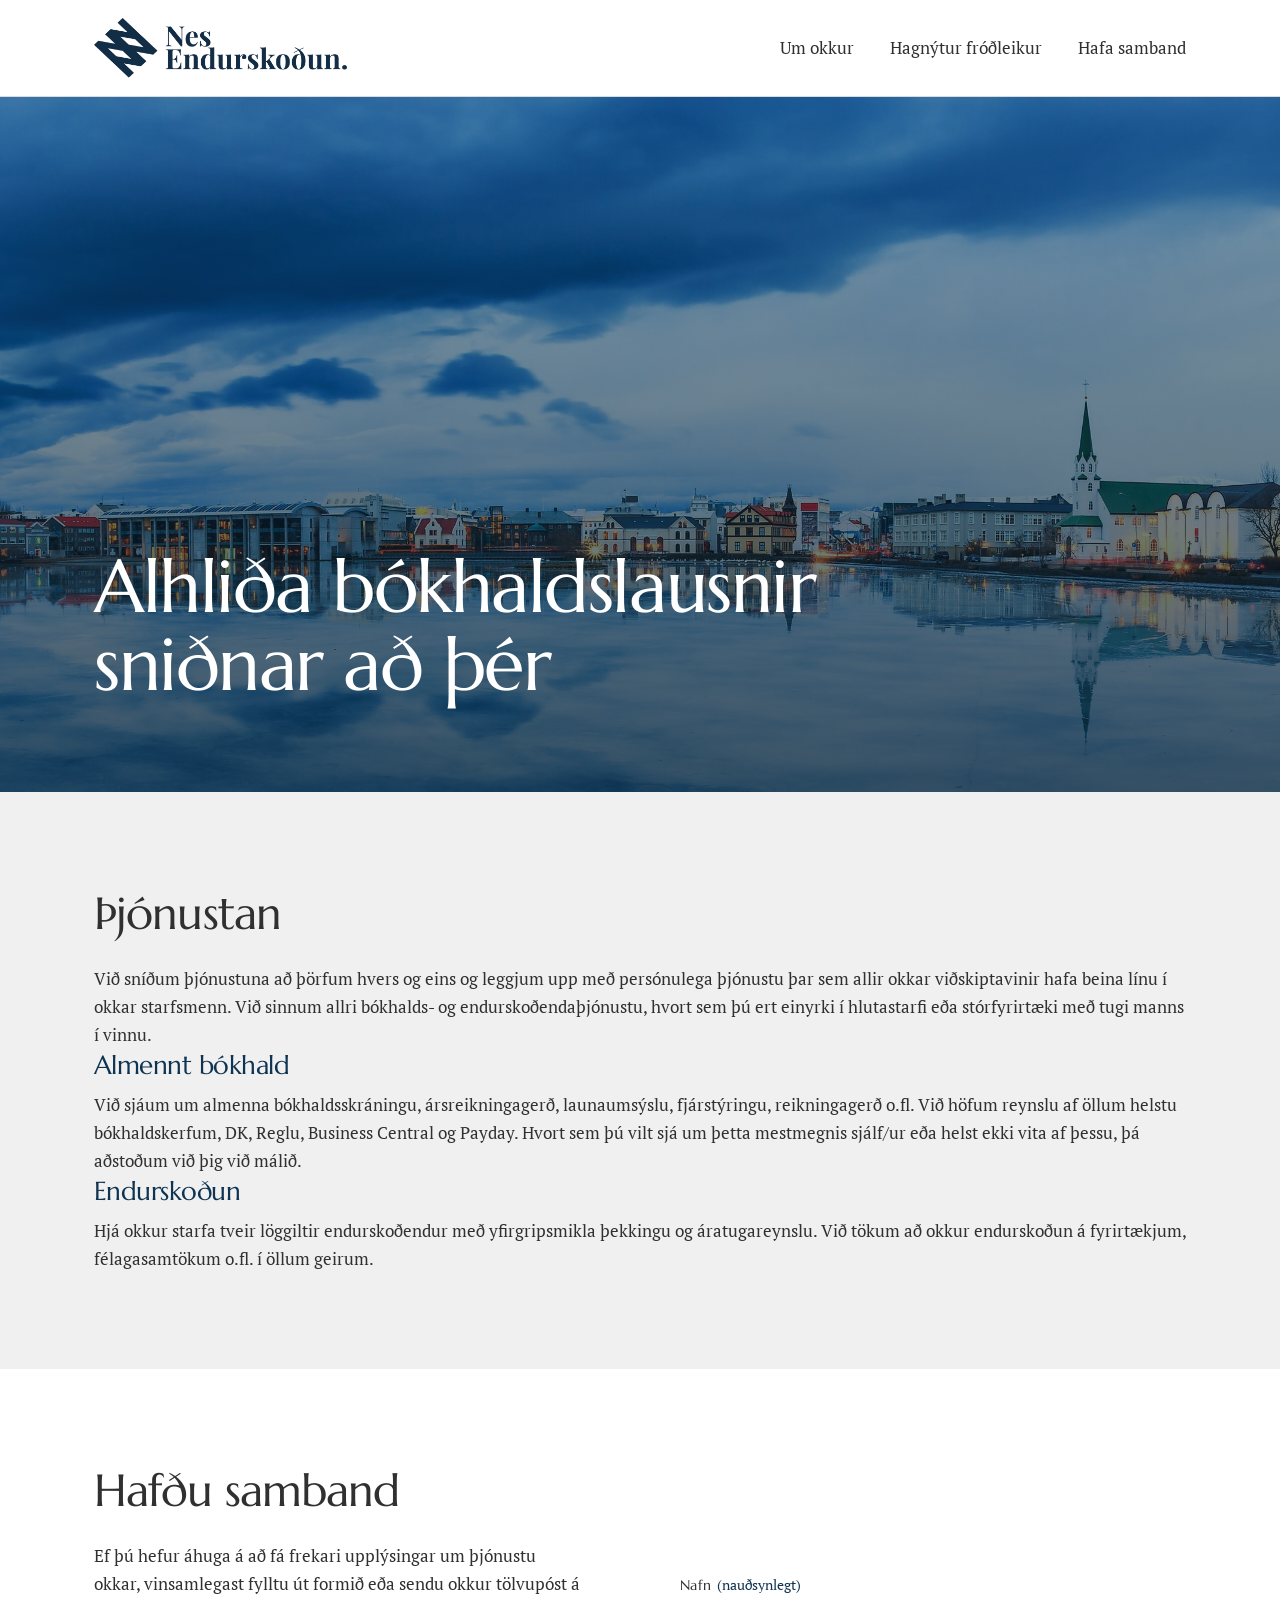
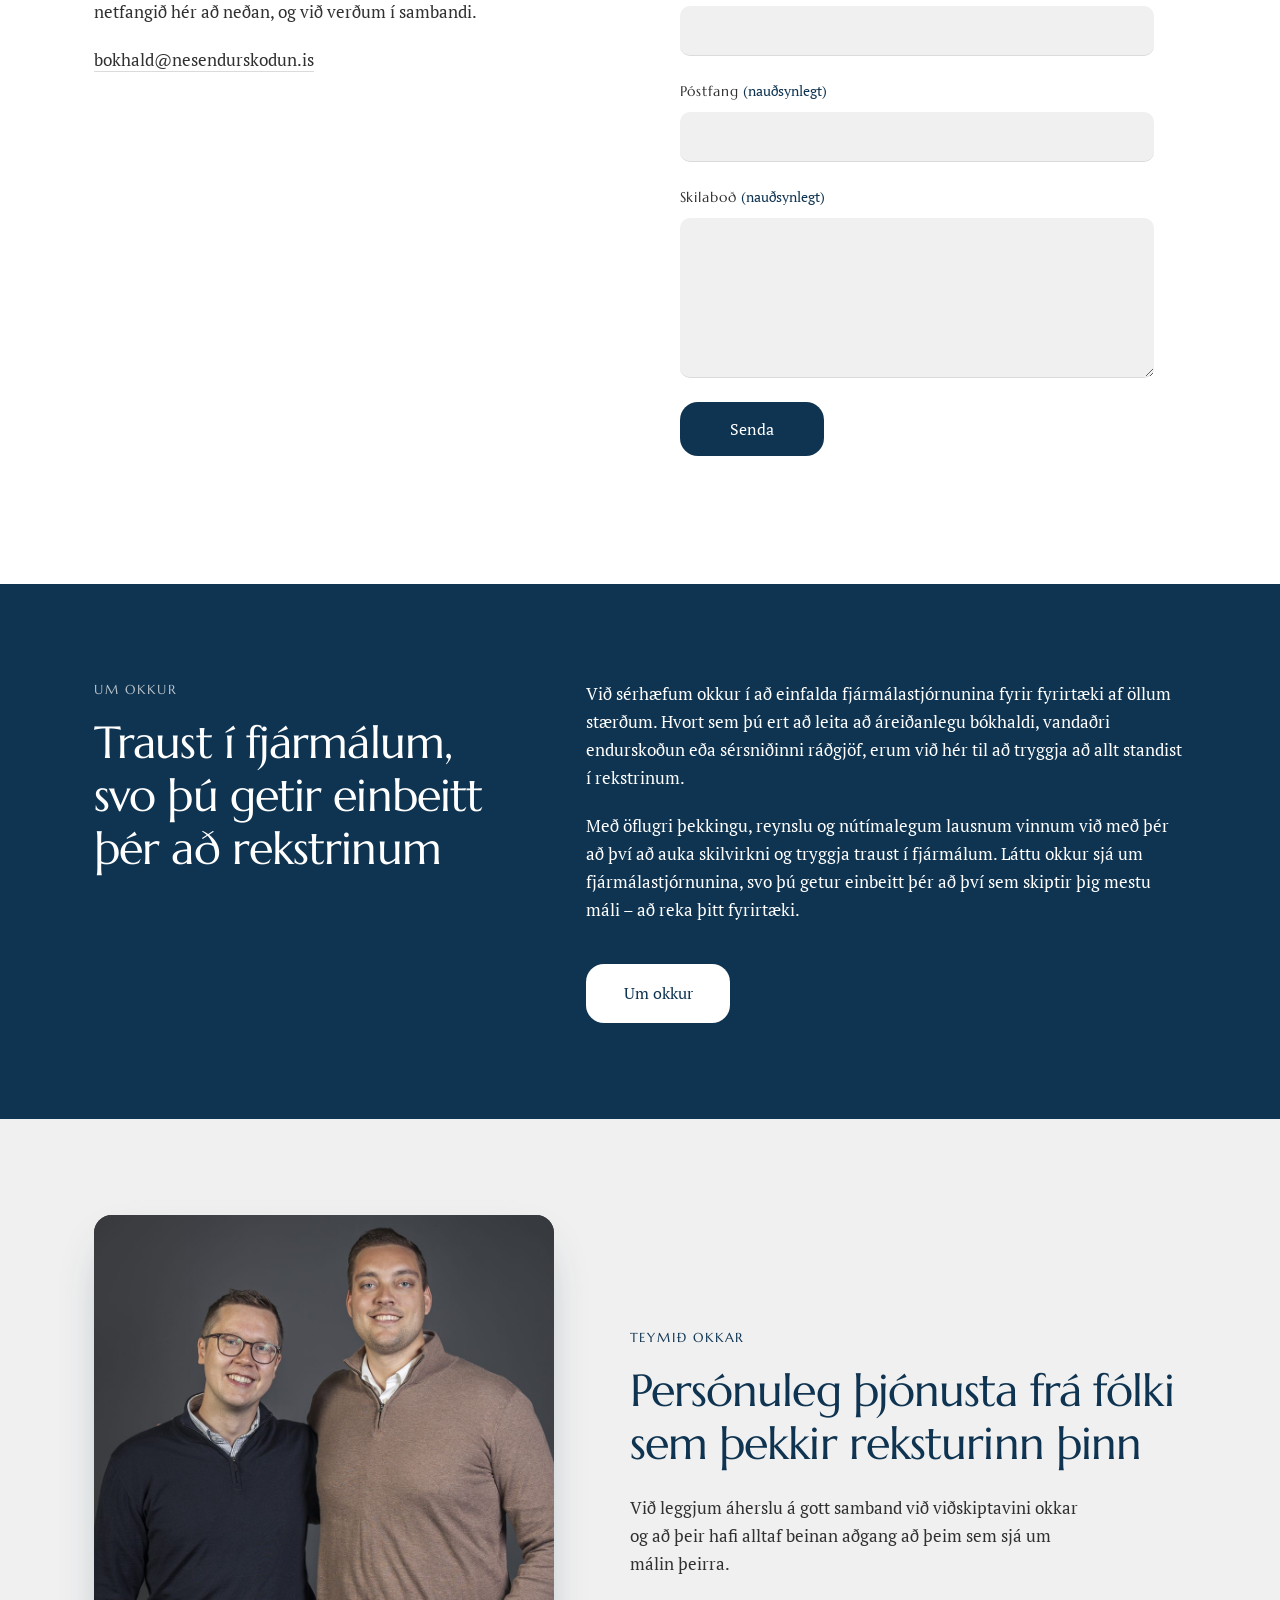
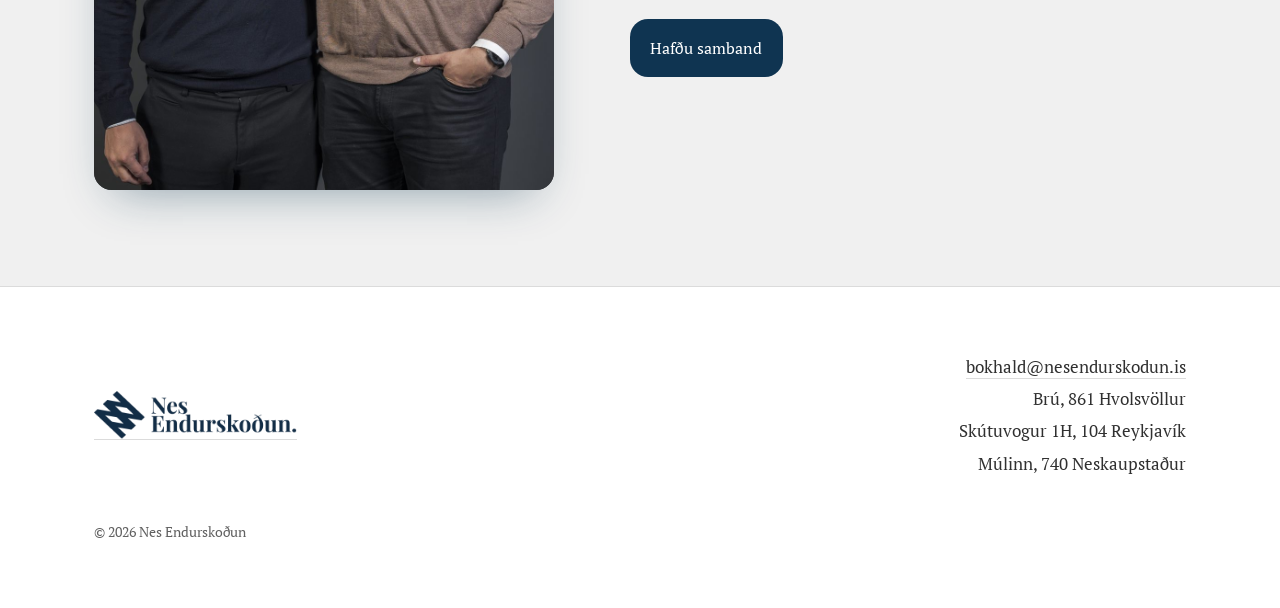
==== commit 72a63092: "Update services section in index.html Removed a link to 'Þjónustan' and updated the heading for the " ====
--- a/index.html
+++ b/index.html
@@ -57,7 +57,6 @@
     <button class="burger" type="button" aria-label="Opna valmynd" aria-expanded="false" aria-controls="adalvalmynd"><span></span></button>
     <nav aria-label="Aðalvalmynd">
       <ul class="menu" id="adalvalmynd">
-        <li><a href="#thjonustan">Þjónustan</a></li>
         <li><a href="about.html">Um okkur</a></li>
         <li><a href="hagnytur-frodleikur.html">Hagnýtur fróðleikur</a></li>
         <li><a href="#hafa-samband">Hafa samband</a></li>
@@ -75,7 +74,9 @@
 
   <section id="thjonustan" aria-labelledby="thjonustan-titill">
     <div class="wrap">
-      <h2 class="eyebrow" id="thjonustan-titill">Þjónustan</h2>
+      <h2 id="thjonustan-titill">Þjónustan</h2>
+
+      <!-- Eldri útgáfa – geymd tímabundið
       <div class="services">
         <article class="service">
           <h3>Bókhald</h3>
@@ -93,6 +94,22 @@
           <h3>Fyrirtæki og einstaklingar</h3>
           <p>Við þjónustum fyrirtæki, verktaka og einstaklinga í eigin rekstri og sníðum þjónustuna að þörfum hvers og eins.</p>
         </article>
+      </div>
+      -->
+
+      <p class="services-intro">Við sníðum þjónustuna að þörfum hvers og eins og leggjum upp með persónulega þjónustu þar sem allir okkar viðskiptavinir hafa beina línu í okkar starfsmenn. Við sinnum allri bókhalds- og endurskoðendaþjónustu, hvort sem þú ert einyrki í hlutastarfi eða stórfyrirtæki með tugi manns í vinnu.</p>
+
+      <div class="service-cards">
+        <article class="service-card">
+          <h3>Almennt bókhald</h3>
+          <p>Við sjáum um almenna bókhaldsskráningu, ársreikningagerð, launaumsýslu, fjárstýringu, reikningagerð o.fl. Við höfum reynslu af öllum helstu bókhaldskerfum, DK, Reglu, Business Central og Payday. Hvort sem þú vilt sjá um þetta mestmegnis sjálf/ur eða helst ekki vita af þessu, þá aðstoðum við þig við málið.</p>
+        </article>
+        <article class="service-card">
+          <h3>Endurskoðun</h3>
+          <p>Hjá okkur starfa tveir löggiltir endurskoðendur með yfirgripsmikla þekkingu og áratugareynslu. Við tökum að okkur endurskoðun á fyrirtækjum, félagasamtökum o.fl. í öllum geirum.</p>
+        </article>
+      </div>
+    </div>
   </section>
 
   <section id="hafa-samband" aria-labelledby="hafa-samband-titill">
--- a/assets/css/styles.css
+++ b/assets/css/styles.css
@@ -146,6 +146,21 @@
 .about .btn{background:#fff;color:var(--accent)}
 
 /* --------------------------------------------------------------------------
+   Team photo – About intro + Home team band
+   -------------------------------------------------------------------------- */
+.team-photo{margin:0;border-radius:var(--radius);overflow:hidden;aspect-ratio:4/5;background:#3a3d42;box-shadow:0 20px 45px -20px rgba(15,58,81,.45)}
+.team-photo img{width:100%;height:100%;object-fit:cover;object-position:center 20%;display:block}
+
+.about-intro{display:grid;grid-template-columns:1.2fr 1fr;gap:4rem;align-items:center}
+.about-intro .team-photo{max-width:440px;justify-self:end;width:100%}
+
+.team-band{background:var(--light)}
+.team-band-grid{display:grid;grid-template-columns:1fr 1.2fr;gap:4.5rem;align-items:center}
+.team-band .team-photo{max-width:460px;width:100%}
+.team-band h2{color:var(--accent);max-width:20ch}
+.team-band p:not(.eyebrow){max-width:50ch}
+
+/* --------------------------------------------------------------------------
    About page – team
    -------------------------------------------------------------------------- */
 .team{display:grid;grid-template-columns:repeat(3,1fr);gap:1rem;margin-top:3.5rem;border:0;padding-top:0}
@@ -236,6 +251,8 @@
   .services{grid-template-columns:1fr 1fr}
   .about .grid{grid-template-columns:1fr;gap:1rem}
   .contact-grid{grid-template-columns:1fr;gap:2.5rem}
+  .about-intro,.team-band-grid{grid-template-columns:1fr;gap:2.5rem}
+  .about-intro .team-photo{justify-self:start;max-width:420px}
   .team{grid-template-columns:repeat(2,1fr)}
   .team{gap:2.5rem}
 }
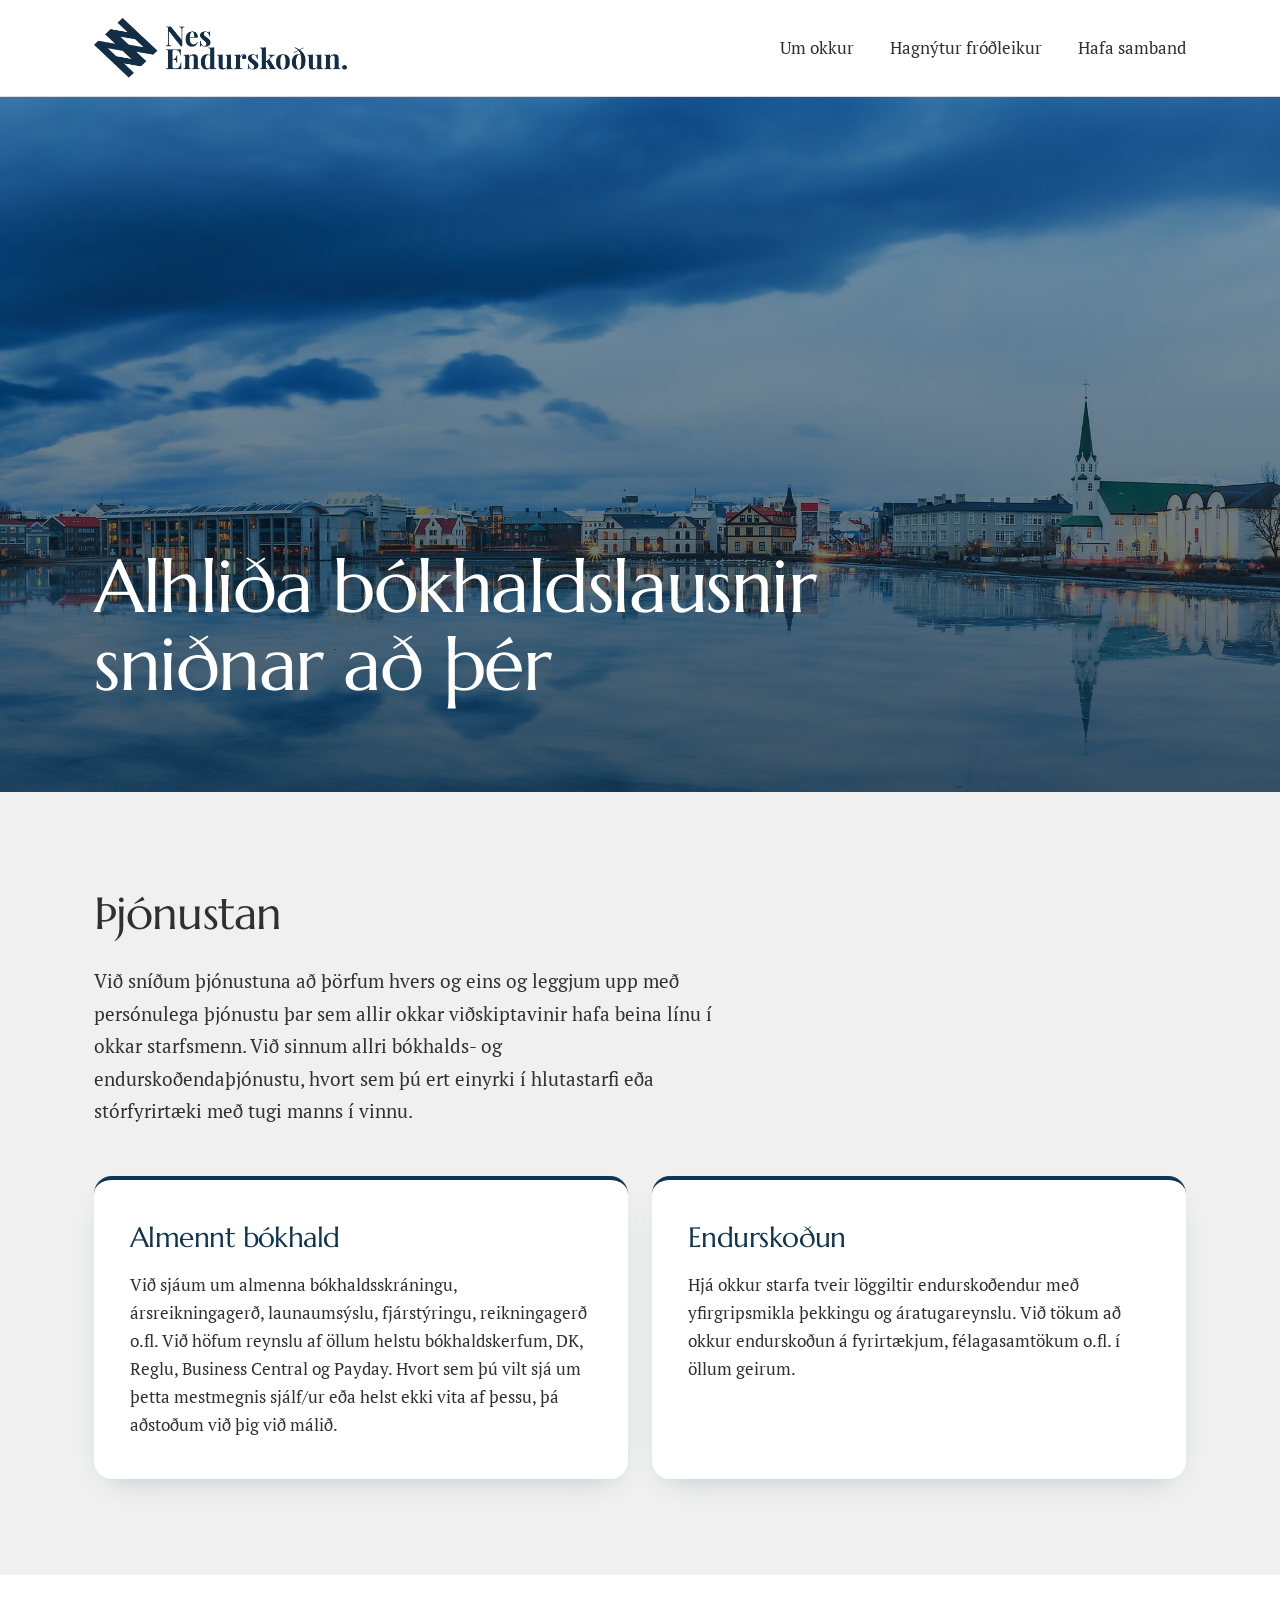
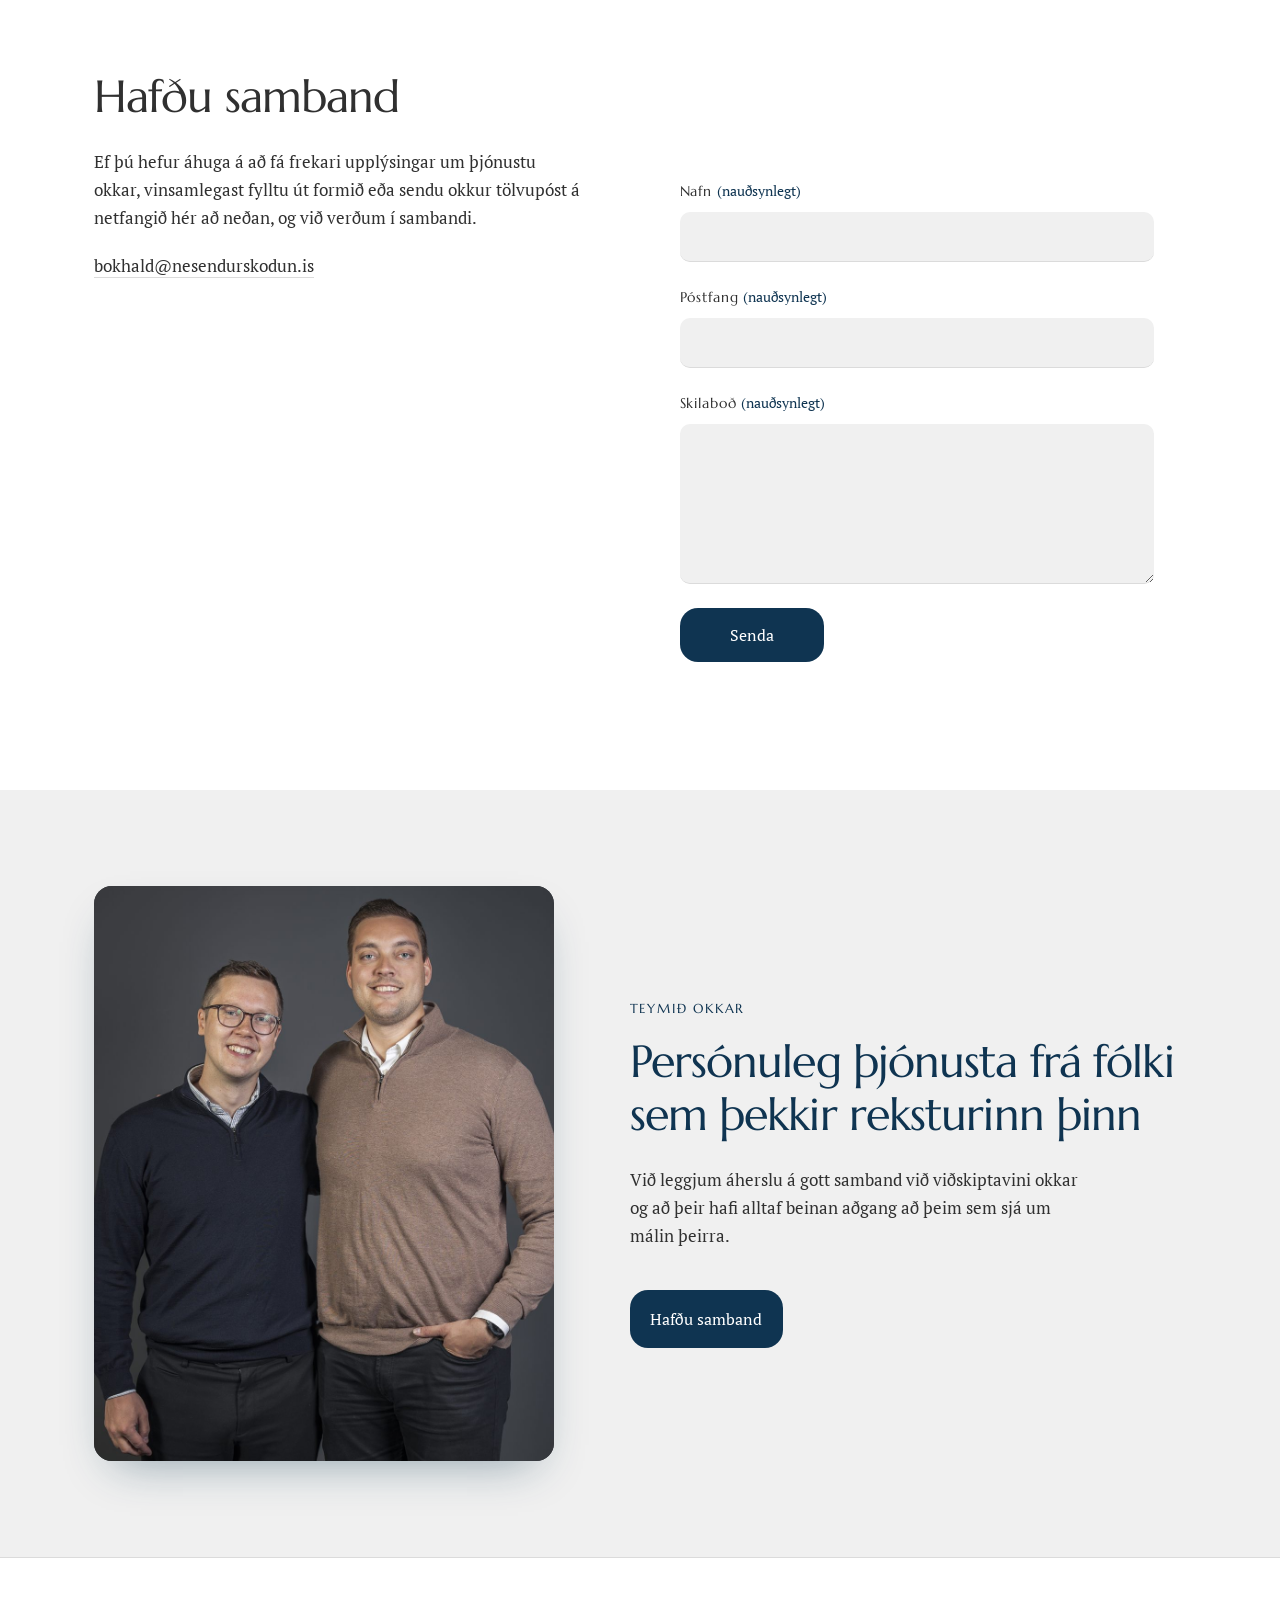
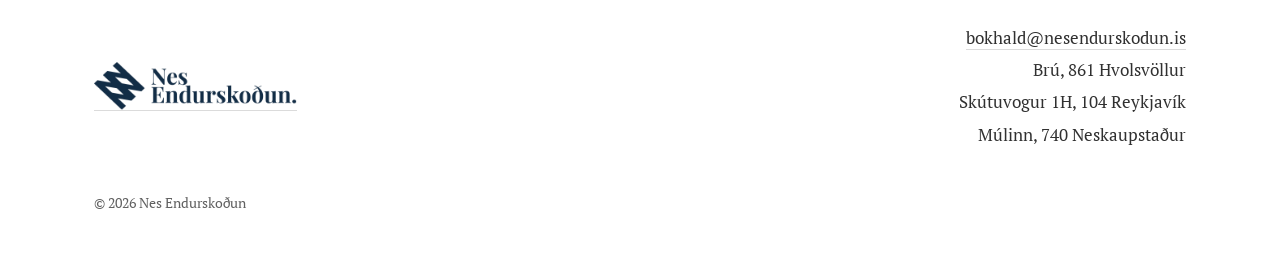
==== commit 15073dea: "Delete 'Um okkur' section from index.html Removed the 'Um okkur' section from the HTML." ====
--- a/index.html
+++ b/index.html
@@ -141,21 +141,6 @@
       </div>
     </div>
   </section>
-
-  <section id="um-okkur" class="about">
-    <div class="wrap grid">
-      <div>
-        <p class="eyebrow">Um okkur</p>
-        <h2>Traust í fjármálum, svo þú getir einbeitt þér að rekstrinum</h2>
-      </div>
-      <div>
-        <p>Við sérhæfum okkur í að einfalda fjármálastjórnunina fyrir fyrirtæki af öllum stærðum. Hvort sem þú ert að leita að áreiðanlegu bókhaldi, vandaðri endurskoðun eða sérsniðinni ráðgjöf, erum við hér til að tryggja að allt standist í rekstrinum.</p>
-        <p>Með öflugri þekkingu, reynslu og nútímalegum lausnum vinnum við með þér að því að auka skilvirkni og tryggja traust í fjármálum. Láttu okkur sjá um fjármálastjórnunina, svo þú getur einbeitt þér að því sem skiptir þig mestu máli – að reka þitt fyrirtæki.</p>
-        <a class="btn" href="about.html">Um okkur</a>
-      </div>
-    </div>
-  </section>
-
   <section class="team-band" aria-labelledby="teymid-titill">
     <div class="wrap team-band-grid">
       <figure class="team-photo">
--- a/assets/css/styles.css
+++ b/assets/css/styles.css
@@ -136,6 +136,12 @@
 .service:hover{transform:translateY(-5px)}
 .service h3{font-size:1.65rem;color:var(--accent);margin-bottom:.9rem}
 
+.services-intro{font-size:1.2rem;line-height:1.7;max-width:62ch;margin-bottom:3rem}
+.service-cards{display:grid;grid-template-columns:repeat(2,1fr);gap:1.5rem}
+.service-card{background:#fff;padding:2.5rem 2.25rem;border-radius:var(--radius);border-top:4px solid var(--accent);box-shadow:0 12px 30px -18px rgba(15,58,81,.35);transition:transform .22s}
+.service-card:hover{transform:translateY(-4px)}
+.service-card h3{font-size:1.75rem;margin-bottom:1rem}
+
 /* --------------------------------------------------------------------------
    Home – about band
    -------------------------------------------------------------------------- */
@@ -281,6 +287,9 @@
   section{padding:3.75rem 0}
   .services{grid-template-columns:1fr}
   .service{padding:1.75rem}
+  .services-intro{font-size:1.1rem;margin-bottom:2rem}
+  .service-cards{grid-template-columns:1fr;gap:1rem}
+  .service-card{padding:1.75rem 1.5rem}
   .team{grid-template-columns:1fr;gap:1rem;margin-top:2.5rem}
   .person{padding:1.5rem}
   .dates li{grid-template-columns:1fr;gap:.25rem;padding:1rem 1.25rem}
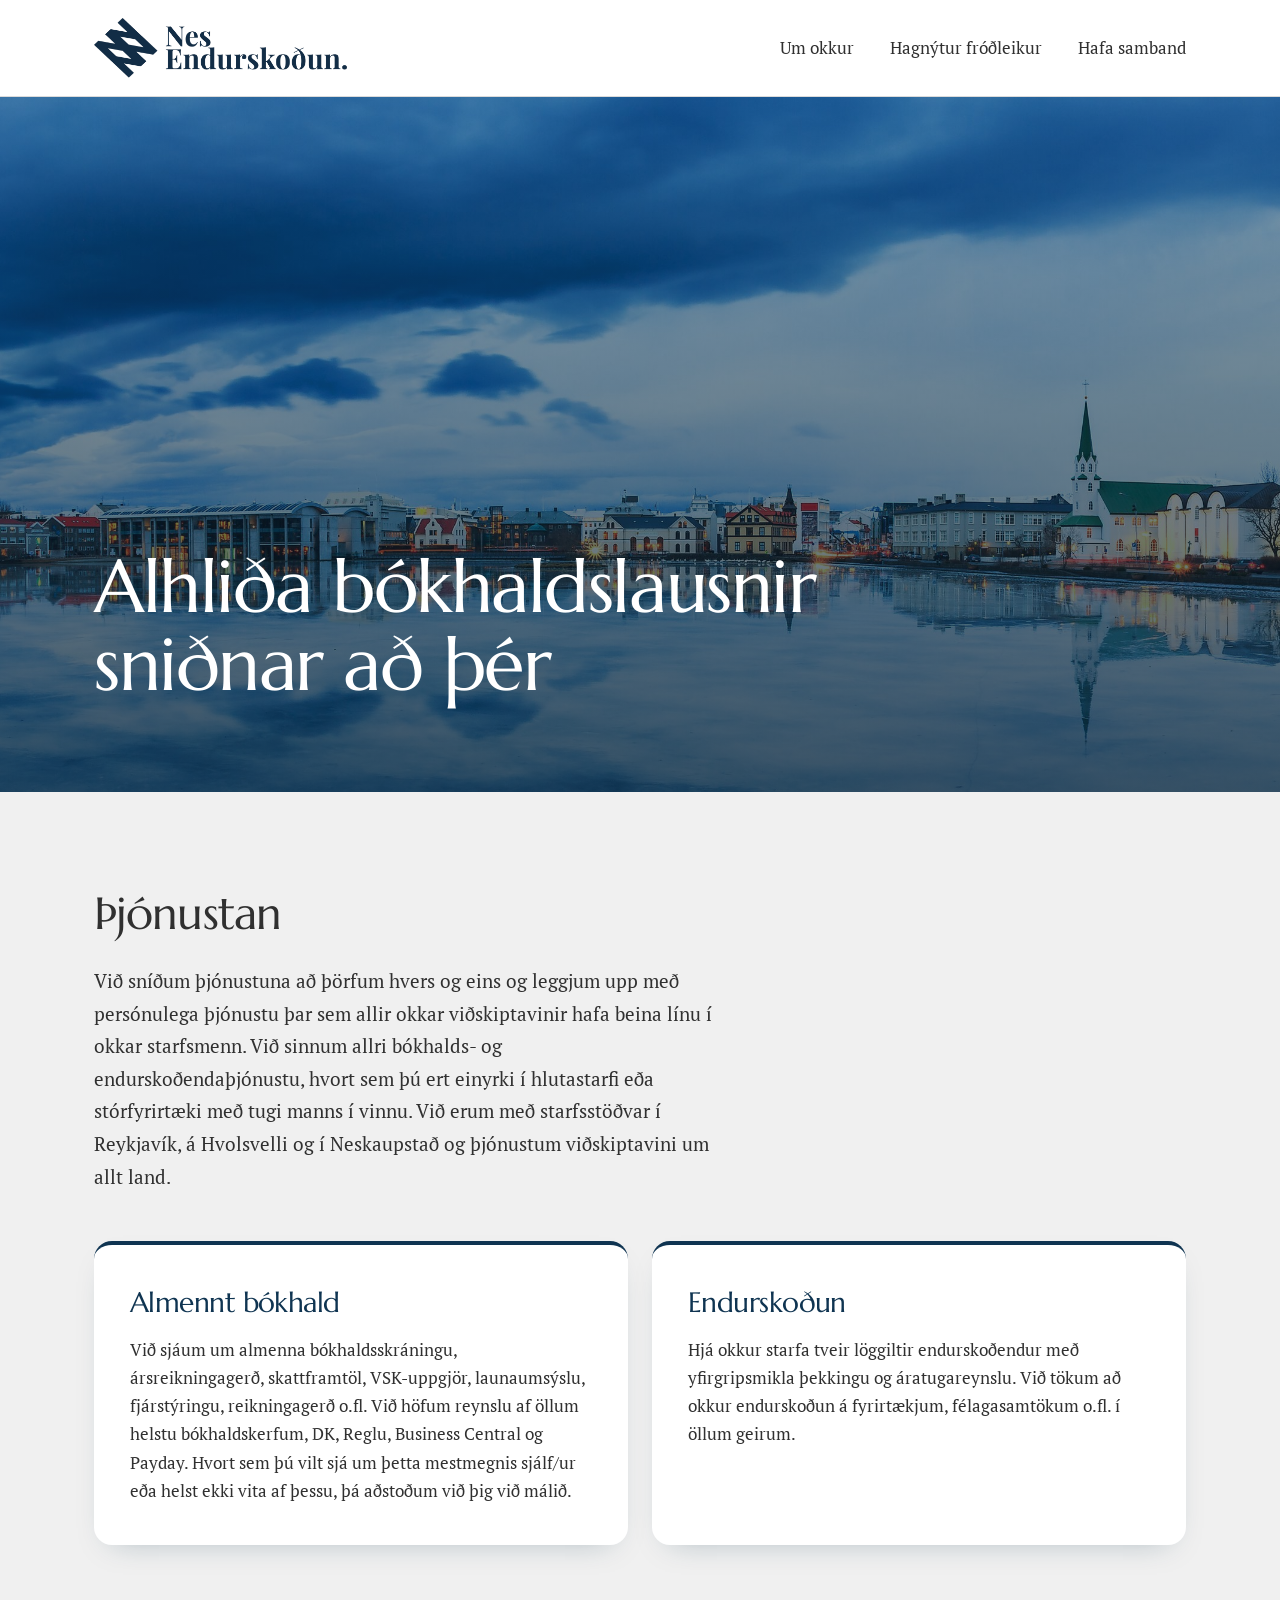
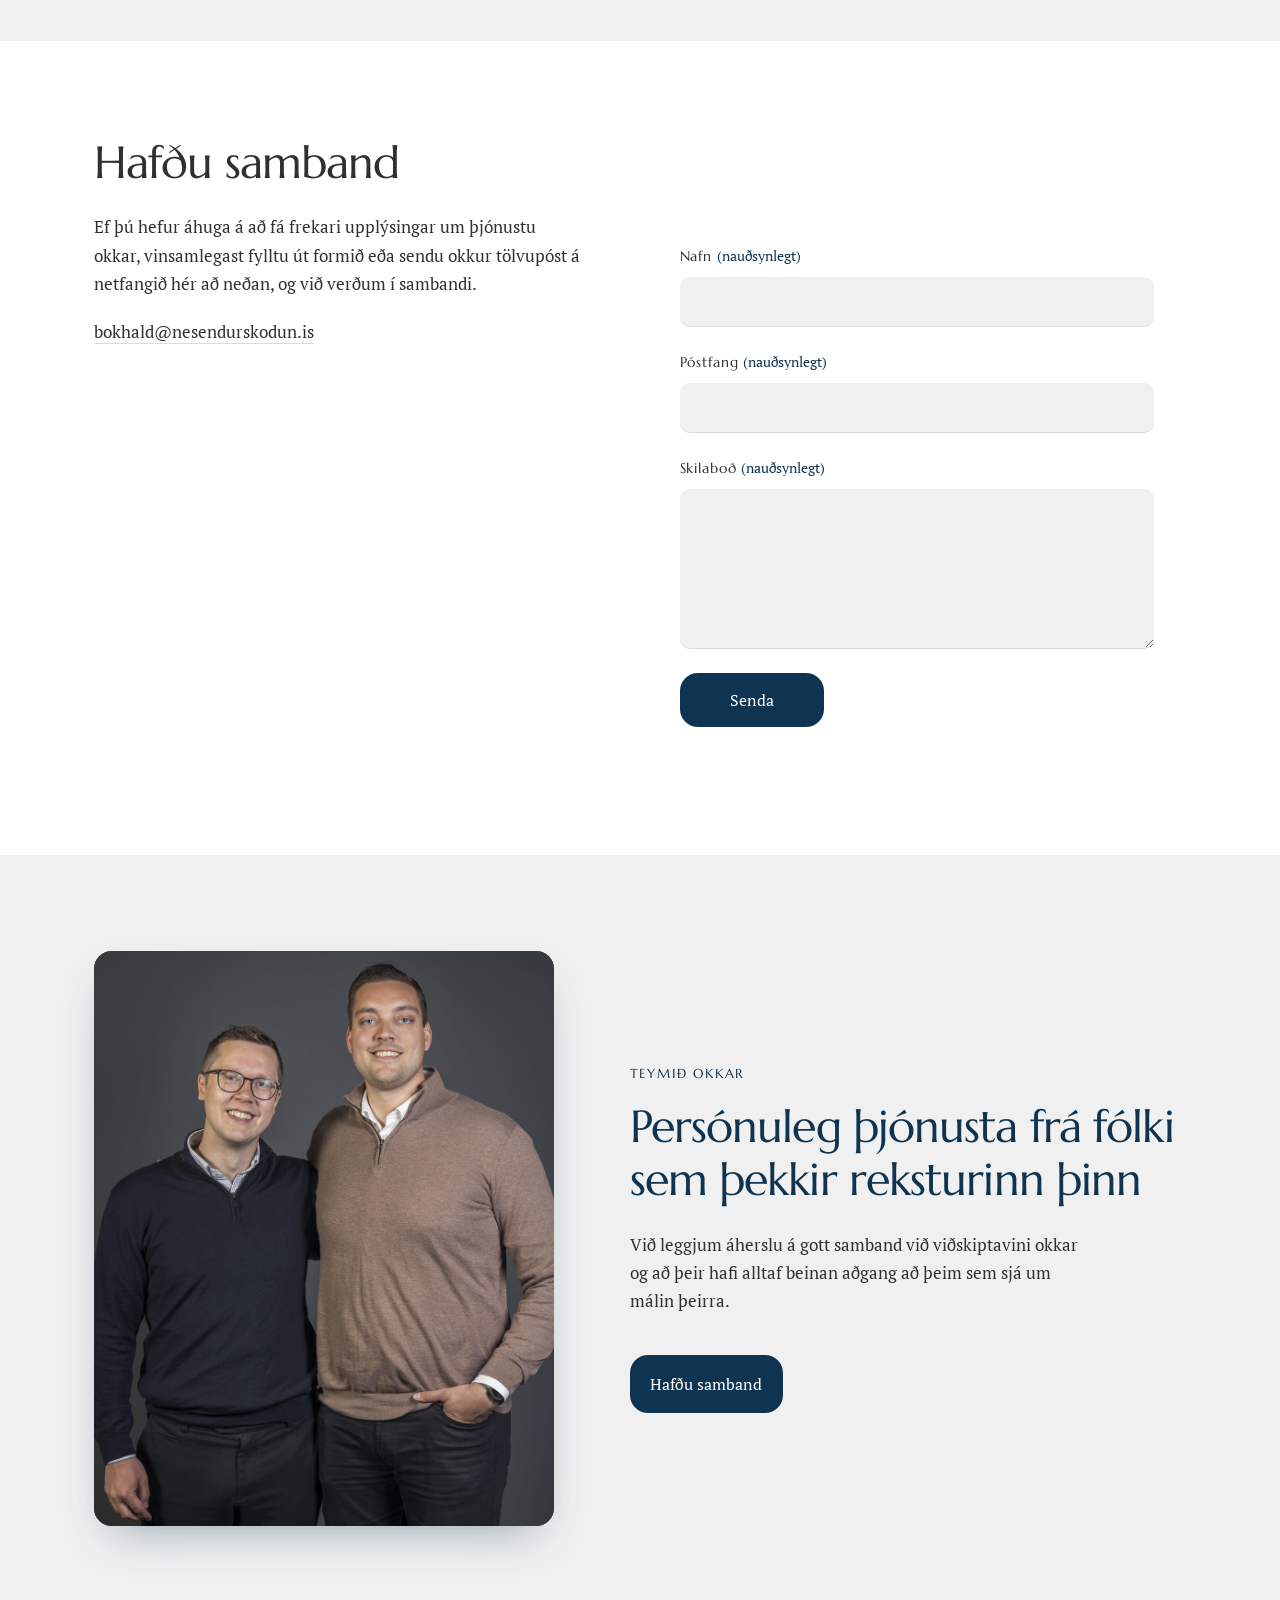
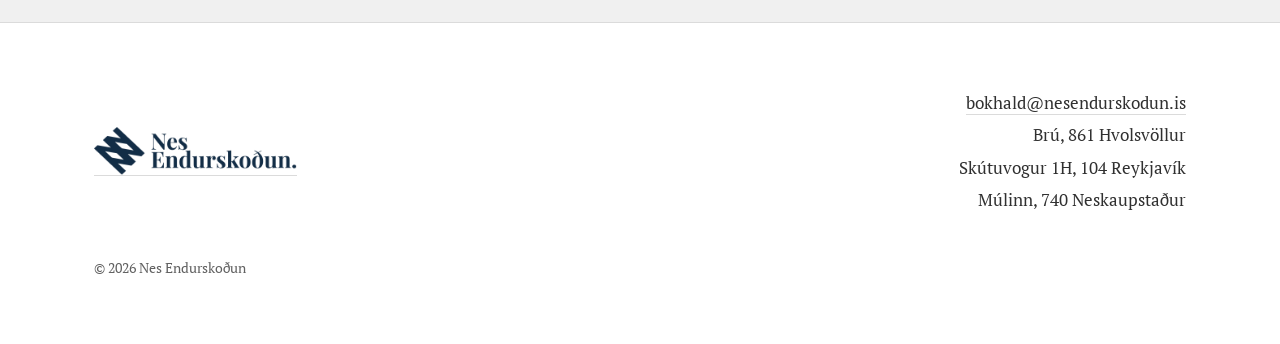
==== commit 3ef874b8: "Revise SEO metadata and service details in index.html Updated the title and meta description for bet" ====
--- a/index.html
+++ b/index.html
@@ -3,8 +3,8 @@
 <head>
 <meta charset="utf-8">
 <meta name="viewport" content="width=device-width, initial-scale=1">
-<title>Nes Endurskoðun – alhliða bókhaldslausnir</title>
-<meta name="description" content="Alhliða bókhaldslausnir sniðnar að þér – bókhald, launavinnsla og ársreikningar fyrir fyrirtæki, verktaka og einstaklinga.">
+<title>Bókhald og endurskoðun | Nes Endurskoðun</title>
+<meta name="description" content="Bókhaldsþjónusta, endurskoðun, ársreikningar, launaumsýsla og skattframtöl fyrir fyrirtæki og einstaklinga. Löggiltir endurskoðendur í Reykjavík, á Hvolsvelli og í Neskaupstað.">
 <link rel="canonical" href="https://nesendurskodun.is/">
 <meta name="theme-color" content="#0f3a51">
 
@@ -12,8 +12,8 @@
 <meta property="og:type" content="website">
 <meta property="og:locale" content="is_IS">
 <meta property="og:site_name" content="Nes Endurskoðun">
-<meta property="og:title" content="Nes Endurskoðun – alhliða bókhaldslausnir">
-<meta property="og:description" content="Bókhald, launavinnsla og ársreikningar fyrir fyrirtæki, verktaka og einstaklinga.">
+<meta property="og:title" content="Bókhald og endurskoðun | Nes Endurskoðun">
+<meta property="og:description" content="Bókhaldsþjónusta, endurskoðun, ársreikningar og skattframtöl fyrir fyrirtæki og einstaklinga.">
 <meta property="og:url" content="https://nesendurskodun.is/">
 <meta property="og:image" content="https://nesendurskodun.is/assets/img/hero.jpg">
 <meta name="twitter:card" content="summary_large_image">
@@ -34,14 +34,54 @@
   "url": "https://nesendurskodun.is/",
   "image": "https://nesendurskodun.is/assets/img/logo.png",
   "email": "bokhald@nesendurskodun.is",
-  "address": {
-    "@type": "PostalAddress",
-    "streetAddress": "Brú",
-    "postalCode": "861",
-    "addressLocality": "Hvolsvöllur",
-    "addressCountry": "IS"
-  },
-  "areaServed": "IS"
+  "description": "Bókhaldsþjónusta, endurskoðun, ársreikningar, launaumsýsla og skattframtöl fyrir fyrirtæki og einstaklinga.",
+  "address": [
+    {
+      "@type": "PostalAddress",
+      "streetAddress": "Skútuvogur 1H",
+      "postalCode": "104",
+      "addressLocality": "Reykjavík",
+      "addressCountry": "IS"
+    },
+    {
+      "@type": "PostalAddress",
+      "streetAddress": "Brú",
+      "postalCode": "861",
+      "addressLocality": "Hvolsvöllur",
+      "addressCountry": "IS"
+    },
+    {
+      "@type": "PostalAddress",
+      "streetAddress": "Múlinn",
+      "postalCode": "740",
+      "addressLocality": "Neskaupstaður",
+      "addressCountry": "IS"
+    }
+  ],
+  "areaServed": "IS",
+  "knowsAbout": ["Bókhald", "Endurskoðun", "Ársreikningar", "Launaumsýsla", "Skattframtöl", "Virðisaukaskattur"],
+  "employee": [
+    {
+      "@type": "Person",
+      "name": "Hjalti Ástbjartsson",
+      "jobTitle": "Löggiltur endurskoðandi",
+      "telephone": "+354 666 4004"
+    },
+    {
+      "@type": "Person",
+      "name": "Hjalti Már Hjaltason",
+      "jobTitle": "Löggiltur endurskoðandi",
+      "telephone": "+354 659 4008",
+      "sameAs": "https://www.linkedin.com/in/hjalti-m%C3%A1r-hjaltason-70b9b034b/"
+    },
+    {
+      "@type": "Person",
+      "name": "Bjartur Heiðarsson",
+      "jobTitle": "Viðskiptafræðingur og löggiltur verðbréfamiðlari",
+      "telephone": "+354 848 2426",
+      "sameAs": "https://www.linkedin.com/in/bjartur-hei%C3%B0arsson-284a47296/"
+    }
+  ]
 }
 </script>
 </head>
@@ -97,12 +137,12 @@
       </div>
       -->
 
-      <p class="services-intro">Við sníðum þjónustuna að þörfum hvers og eins og leggjum upp með persónulega þjónustu þar sem allir okkar viðskiptavinir hafa beina línu í okkar starfsmenn. Við sinnum allri bókhalds- og endurskoðendaþjónustu, hvort sem þú ert einyrki í hlutastarfi eða stórfyrirtæki með tugi manns í vinnu.</p>
+      <p class="services-intro">Við sníðum þjónustuna að þörfum hvers og eins og leggjum upp með persónulega þjónustu þar sem allir okkar viðskiptavinir hafa beina línu í okkar starfsmenn. Við sinnum allri bókhalds- og endurskoðendaþjónustu, hvort sem þú ert einyrki í hlutastarfi eða stórfyrirtæki með tugi manns í vinnu. Við erum með starfsstöðvar í Reykjavík, á Hvolsvelli og í Neskaupstað og þjónustum viðskiptavini um allt land.</p>
 
       <div class="service-cards">
         <article class="service-card">
           <h3>Almennt bókhald</h3>
-          <p>Við sjáum um almenna bókhaldsskráningu, ársreikningagerð, launaumsýslu, fjárstýringu, reikningagerð o.fl. Við höfum reynslu af öllum helstu bókhaldskerfum, DK, Reglu, Business Central og Payday. Hvort sem þú vilt sjá um þetta mestmegnis sjálf/ur eða helst ekki vita af þessu, þá aðstoðum við þig við málið.</p>
+          <p>Við sjáum um almenna bókhaldsskráningu, ársreikningagerð, skattframtöl, VSK-uppgjör, launaumsýslu, fjárstýringu, reikningagerð o.fl. Við höfum reynslu af öllum helstu bókhaldskerfum, DK, Reglu, Business Central og Payday. Hvort sem þú vilt sjá um þetta mestmegnis sjálf/ur eða helst ekki vita af þessu, þá aðstoðum við þig við málið.</p>
         </article>
         <article class="service-card">
           <h3>Endurskoðun</h3>
